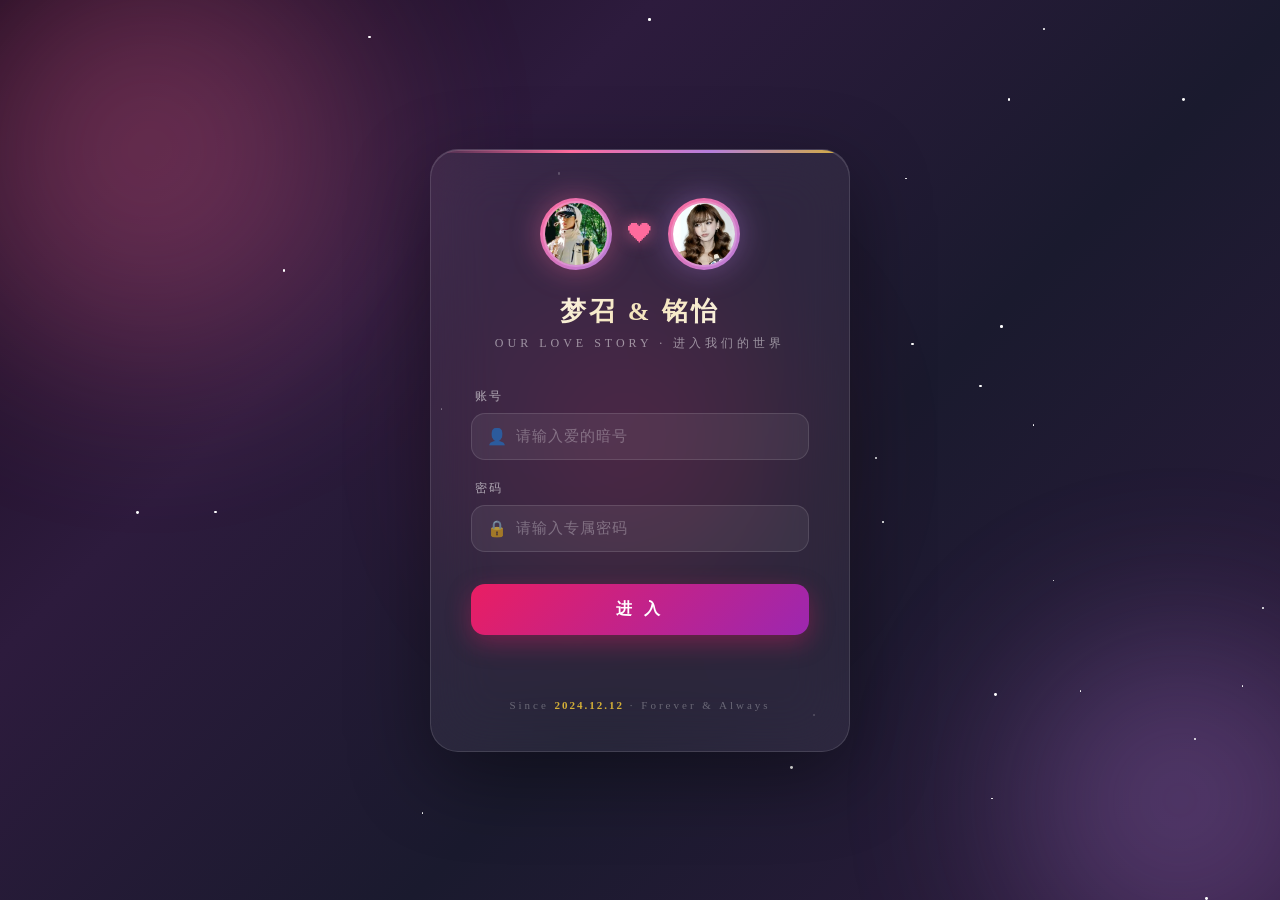
==== index.html @ 9d25c7c1 "fix: 修复手机聊天记录白屏与重复慢加载 微信改为 JSON 懒加载+加载动画；抖音移除 Google 字体；登录后预解密缓存；弹窗复用 iframe。  Co-authored-by: Curso" ====
<!DOCTYPE html>
<html lang="zh-CN">
<head>
<meta charset="UTF-8">
<meta name="viewport" content="width=device-width, initial-scale=1.0, viewport-fit=cover">
<meta name="theme-color" content="#FFF5F7">
<meta name="apple-mobile-web-app-capable" content="yes">
<title>梦召 & 铭怡 · 我们的时间记忆</title>
<style>
:root {
  --rose: #FF6B9D;
  --rose-deep: #E91E63;
  --rose-light: #FFE4EC;
  --lavender: #B57EDC;
  --lavender-deep: #9C27B0;
  --bg-grad: linear-gradient(135deg, #FFF0F5 0%, #F3E5F5 35%, #E8EAF6 70%, #FCE4EC 100%);
  --surface: rgba(255, 255, 255, 0.78);
  --surface-strong: rgba(255, 255, 255, 0.94);
  --ink: #4A3B52;
  --ink-soft: #7A6B7A;
  --muted: #B0A0B0;
  --border: rgba(255, 107, 157, 0.15);
  --shadow: 0 8px 32px rgba(233, 30, 99, 0.08);
  --shadow-hover: 0 12px 48px rgba(233, 30, 99, 0.15);
  --radius: 16px;
  --radius-lg: 24px;
}
* { margin: 0; padding: 0; box-sizing: border-box; }
body {
  font-family: 'Georgia', 'Noto Serif SC', 'Songti SC', 'Microsoft YaHei', serif;
  background: var(--bg-grad);
  background-attachment: scroll;
  color: var(--ink);
  line-height: 1.8;
  overflow-x: hidden;
}
@media (min-width: 900px) {
  body { background-attachment: fixed; }
}
.heart-bg { position: fixed; inset: 0; pointer-events: none; z-index: 0; overflow: hidden; }
.heart-bg span {
  position: absolute; bottom: -30px;
  font-size: 16px; opacity: 0;
  animation: floatUp linear infinite;
}
@keyframes floatUp {
  0% { transform: translateY(0) rotate(0deg); opacity: 0; }
  10% { opacity: 0.6; }
  90% { opacity: 0.3; }
  100% { transform: translateY(-110vh) rotate(360deg); opacity: 0; }
}
.navbar {
  position: fixed; top: 0; left: 0; right: 0;
  background: rgba(255, 245, 247, 0.88);
  backdrop-filter: blur(20px); -webkit-backdrop-filter: blur(20px);
  border-bottom: 1px solid var(--border);
  z-index: 1000; transition: all 0.3s;
}
.nav-inner {
  max-width: 1200px; margin: 0 auto;
  display: flex; align-items: center; justify-content: space-between;
  padding: 0 24px; height: 60px;
}
.nav-logo {
  font-size: 18px; font-weight: 700; color: var(--rose-deep);
  letter-spacing: 1px; text-decoration: none;
  display: flex; align-items: center; gap: 6px;
}
.nav-links { display: flex; gap: 2px; list-style: none; align-items: center; }
.nav-item { position: relative; }
.nav-link {
  display: flex; align-items: center; gap: 4px;
  padding: 8px 14px; font-size: 14px; color: var(--ink);
  text-decoration: none; border-radius: 8px; cursor: pointer;
  transition: all 0.2s; white-space: nowrap;
}
.nav-link:hover, .nav-item:hover .nav-link {
  background: rgba(255, 107, 157, 0.1); color: var(--rose-deep);
}
.nav-dropdown {
  position: absolute; top: 100%; left: 0;
  background: var(--surface-strong);
  backdrop-filter: blur(20px); -webkit-backdrop-filter: blur(20px);
  border-radius: 12px; box-shadow: var(--shadow);
  padding: 8px; min-width: 180px;
  opacity: 0; visibility: hidden; transform: translateY(8px);
  transition: all 0.2s;
}
.nav-item:hover .nav-dropdown { opacity: 1; visibility: visible; transform: translateY(0); }
.dropdown-link {
  display: block; padding: 8px 16px;
  font-size: 13px; color: var(--ink-soft);
  text-decoration: none; border-radius: 8px; cursor: pointer;
  transition: all 0.15s;
}
.dropdown-link:hover { background: rgba(255, 107, 157, 0.08); color: var(--rose-deep); }
.nav-mobile-toggle { display: none; font-size: 24px; cursor: pointer; background: none; border: none; color: var(--rose-deep); }
section { position: relative; z-index: 1; }
.container { max-width: 1000px; margin: 0 auto; padding: 0 24px; }
.hero {
  min-height: 100vh; display: flex; flex-direction: column;
  align-items: center; justify-content: center; text-align: center;
  padding: 80px 24px 40px; position: relative;
}
.hero-avatars { display: flex; align-items: center; gap: 24px; margin-bottom: 32px; }
.hero-avatar {
  width: 100px; height: 100px; border-radius: 50%;
  border: 4px solid rgba(255, 255, 255, 0.9);
  box-shadow: 0 8px 24px rgba(233, 30, 99, 0.15);
  object-fit: cover;
}
.hero-heart { font-size: 32px; animation: heartbeat 1.5s ease-in-out infinite; }
@keyframes heartbeat { 0%,100% { transform: scale(1); } 50% { transform: scale(1.2); } }
.hero-names {
  font-size: 44px; font-weight: 700;
  background: linear-gradient(135deg, var(--rose-deep), var(--lavender-deep));
  -webkit-background-clip: text; background-clip: text;
  -webkit-text-fill-color: transparent;
  margin-bottom: 8px; letter-spacing: 3px;
}
.hero-subtitle { font-size: 16px; color: var(--ink-soft); margin-bottom: 4px; letter-spacing: 2px; }
.hero-date { font-size: 15px; color: var(--muted); margin-bottom: 28px; }
.hero-counter {
  display: flex; gap: 14px; margin-bottom: 32px; flex-wrap: wrap; justify-content: center;
}
.counter-item {
  background: var(--surface); backdrop-filter: blur(12px); -webkit-backdrop-filter: blur(12px);
  border-radius: var(--radius); padding: 14px 22px;
  box-shadow: var(--shadow); text-align: center; min-width: 85px;
  border: 1px solid var(--border);
}
.counter-num {
  font-size: 30px; font-weight: 700; color: var(--rose-deep);
  font-variant-numeric: tabular-nums;
}
.counter-label { font-size: 12px; color: var(--muted); margin-top: 2px; }
.hero-quote {
  max-width: 620px; font-size: 16px; color: var(--ink-soft);
  font-style: italic; line-height: 2;
  padding: 20px 28px; border-left: 3px solid var(--rose);
  background: var(--surface); border-radius: 0 var(--radius) var(--radius) 0;
  box-shadow: var(--shadow);
}
.scroll-hint {
  position: absolute; bottom: 30px; left: 50%; transform: translateX(-50%);
  font-size: 13px; color: var(--muted);
  animation: bounce 2s infinite;
}
@keyframes bounce { 0%,100% { transform: translateX(-50%) translateY(0); } 50% { transform: translateX(-50%) translateY(8px); } }
.section-header { text-align: center; margin-bottom: 40px; padding-top: 80px; }
.section-tag {
  display: inline-block; font-size: 11px; letter-spacing: 4px;
  color: var(--rose); text-transform: uppercase; margin-bottom: 10px; font-weight: 600;
}
.section-title { font-size: 34px; font-weight: 700; color: var(--ink); margin-bottom: 8px; letter-spacing: 1px; }
.section-subtitle { font-size: 15px; color: var(--muted); }
.year-filter {
  display: flex; justify-content: center; gap: 8px; margin-bottom: 40px; flex-wrap: wrap;
}
.year-btn {
  padding: 8px 20px; border: 1px solid var(--border);
  background: var(--surface); border-radius: 20px;
  font-size: 14px; color: var(--ink-soft); cursor: pointer;
  transition: all 0.25s; font-family: inherit;
  backdrop-filter: blur(10px);
}
.year-btn:hover { border-color: var(--rose); color: var(--rose-deep); }
.year-btn.active {
  background: linear-gradient(135deg, var(--rose), var(--lavender));
  color: #fff; border-color: transparent;
  box-shadow: 0 4px 16px rgba(233, 30, 99, 0.25);
}
.timeline-section { padding: 20px 0 80px; }
.timeline { position: relative; max-width: 860px; margin: 0 auto; padding-left: 50px; }
.timeline::before {
  content: ''; position: absolute; left: 14px; top: 0; bottom: 0;
  width: 3px; background: linear-gradient(to bottom, var(--rose), var(--lavender), var(--rose), transparent);
  border-radius: 2px;
}
.year-divider { position: relative; margin: 40px 0 24px -50px; text-align: center; }
.year-divider span {
  display: inline-block;
  background: linear-gradient(135deg, var(--rose-deep), var(--lavender-deep));
  color: #fff; padding: 6px 28px; border-radius: 20px;
  font-size: 15px; font-weight: 700; letter-spacing: 2px;
  box-shadow: 0 4px 16px rgba(233, 30, 99, 0.2);
}
.timeline-item { position: relative; margin-bottom: 32px; }
.timeline-dot {
  position: absolute; left: -42px; top: 6px;
  width: 16px; height: 16px; border-radius: 50%;
  background: linear-gradient(135deg, var(--rose), var(--lavender));
  border: 3px solid #fff; box-shadow: 0 2px 8px rgba(233, 30, 99, 0.25);
  transition: all 0.3s;
}
.timeline-item:hover .timeline-dot { transform: scale(1.3); box-shadow: 0 4px 16px rgba(233, 30, 99, 0.4); }
.timeline-date {
  font-size: 13px; color: var(--rose-deep); font-weight: 600;
  margin-bottom: 4px; display: flex; align-items: center; gap: 8px;
}
.timeline-date .month-tag {
  background: var(--rose-light); color: var(--rose-deep);
  padding: 2px 10px; border-radius: 10px; font-size: 11px;
}
.timeline-content {
  background: var(--surface); backdrop-filter: blur(12px); -webkit-backdrop-filter: blur(12px);
  border-radius: var(--radius); padding: 18px 22px;
  box-shadow: var(--shadow); transition: all 0.3s;
  border: 1px solid var(--border);
}
.timeline-content:hover {
  box-shadow: var(--shadow-hover); transform: translateY(-2px);
  border-color: rgba(255, 107, 157, 0.3);
}
.timeline-title { font-size: 16px; font-weight: 600; color: var(--ink); margin-bottom: 6px; }
.timeline-desc { font-size: 14px; color: var(--ink-soft); line-height: 1.9; }
/* 时间线图片画廊 */
.timeline-gallery {
  display: grid; gap: 8px; margin-top: 14px;
  grid-template-columns: repeat(auto-fill, minmax(120px, 1fr));
}
.timeline-gallery.single { grid-template-columns: 1fr; max-width: 320px; }
.timeline-gallery.double { grid-template-columns: 1fr 1fr; max-width: 400px; }
.timeline-gallery.triple { grid-template-columns: repeat(3, 1fr); }
.timeline-img {
  width: 100%; aspect-ratio: 1; object-fit: cover;
  border-radius: 10px; cursor: pointer;
  transition: transform 0.2s, box-shadow 0.2s;
  border: 2px solid rgba(255,255,255,0.6);
  box-shadow: 0 2px 8px rgba(0,0,0,0.08);
  background: rgba(255, 107, 157, 0.06);
}
.timeline-img:hover {
  transform: scale(1.03);
  box-shadow: 0 4px 16px rgba(233, 30, 99, 0.2);
}
.timeline-item {
  content-visibility: auto;
  contain-intrinsic-size: auto 240px;
}
.timeline-img-count {
  font-size: 11px; color: var(--muted); margin-top: 6px;
  display: flex; align-items: center; gap: 4px;
}
.timeline-video-placeholder {
  display: flex; align-items: center; justify-content: center;
  min-height: 180px; cursor: pointer; color: #fff;
  background: linear-gradient(135deg, #3a2a40, #2a1a30);
  font-size: 14px;
}
.timeline-video-placeholder:hover { background: linear-gradient(135deg, #4a3a50, #3a2a40); }
@media (prefers-reduced-motion: reduce) {
  .heart-bg span, .hero-heart, .scroll-hint { animation: none !important; }
  .fade-in { opacity: 1; transform: none; transition: none; }
}
/* 时间线视频 */
.timeline-video-wrapper {
  margin-top: 16px;
  border-radius: 12px;
  overflow: hidden;
  background: #000;
  box-shadow: 0 4px 16px rgba(0,0,0,0.15);
  border: 2px solid rgba(255,255,255,0.6);
}
.timeline-video-label {
  background: linear-gradient(135deg, var(--rose), var(--lavender));
  color: #fff;
  font-size: 12px;
  font-weight: 600;
  padding: 6px 14px;
  display: flex;
  align-items: center;
  gap: 6px;
}
.timeline-video-container {
  position: relative;
  width: 100%;
  padding-bottom: 56.25%;
  height: 0;
  overflow: hidden;
}
.timeline-bilibili {
  position: absolute;
  top: 0; left: 0;
  width: 100%;
  height: 100%;
  border: none;
}
.stats-grid {
  display: grid; grid-template-columns: repeat(auto-fit, minmax(150px, 1fr));
  gap: 16px; margin: 32px 0;
}
.stat-card {
  background: var(--surface); backdrop-filter: blur(12px); -webkit-backdrop-filter: blur(12px);
  border-radius: var(--radius); padding: 24px 20px; text-align: center;
  box-shadow: var(--shadow); border: 1px solid var(--border);
  transition: all 0.3s;
}
.stat-card:hover { transform: translateY(-3px); box-shadow: var(--shadow-hover); }
.stat-num {
  font-size: 34px; font-weight: 700;
  background: linear-gradient(135deg, var(--rose-deep), var(--lavender-deep));
  -webkit-background-clip: text; background-clip: text;
  -webkit-text-fill-color: transparent;
}
.stat-label { font-size: 13px; color: var(--muted); margin-top: 6px; }
.card-grid {
  display: grid; grid-template-columns: repeat(auto-fit, minmax(260px, 1fr));
  gap: 20px; margin: 32px 0;
}
.card {
  background: var(--surface); backdrop-filter: blur(12px); -webkit-backdrop-filter: blur(12px);
  border-radius: var(--radius-lg); padding: 28px;
  box-shadow: var(--shadow); transition: all 0.3s;
  cursor: pointer; border: 1px solid var(--border);
}
.card:hover { box-shadow: var(--shadow-hover); transform: translateY(-4px); }
.card-icon { font-size: 36px; margin-bottom: 16px; }
.card-title { font-size: 18px; font-weight: 600; color: var(--ink); margin-bottom: 8px; }
.card-desc { font-size: 14px; color: var(--ink-soft); margin-bottom: 16px; line-height: 1.7; }
.card-btn {
  display: inline-flex; align-items: center; gap: 6px;
  font-size: 13px; color: var(--rose-deep);
  text-decoration: none; font-weight: 600;
}
.card-btn::after { content: '→'; transition: transform 0.2s; }
.card:hover .card-btn::after { transform: translateX(4px); }
.memory-grid {
  display: grid; grid-template-columns: repeat(auto-fit, minmax(220px, 1fr));
  gap: 16px; margin: 32px 0;
}
.memory-card {
  background: var(--surface); backdrop-filter: blur(12px); -webkit-backdrop-filter: blur(12px);
  border-radius: var(--radius); padding: 22px;
  box-shadow: var(--shadow); border: 1px solid var(--border);
  transition: all 0.3s;
}
.memory-card:hover { transform: translateY(-3px); box-shadow: var(--shadow-hover); }
.memory-emoji { font-size: 30px; margin-bottom: 10px; }
.memory-title { font-size: 15px; font-weight: 600; color: var(--ink); margin-bottom: 4px; }
.memory-desc { font-size: 13px; color: var(--ink-soft); line-height: 1.6; }
.letter-section { padding: 40px 0 60px; }
.letter {
  max-width: 680px; margin: 0 auto 40px;
  background: #FFF9FA; border-radius: var(--radius-lg);
  padding: 44px; box-shadow: var(--shadow);
  border: 1px solid var(--border); position: relative;
}
.letter::before {
  content: ''; position: absolute; top: 0; left: 0; right: 0; height: 4px;
  background: linear-gradient(90deg, var(--rose), var(--lavender));
  border-radius: var(--radius-lg) var(--radius-lg) 0 0;
}
.letter-date { font-size: 13px; color: var(--rose); margin-bottom: 16px; font-style: italic; }
.letter-title { font-size: 22px; font-weight: 700; color: var(--ink); margin-bottom: 24px; }
.letter-body { font-size: 15px; color: var(--ink-soft); line-height: 2.1; white-space: pre-wrap; }
.letter-signature { margin-top: 28px; font-size: 14px; color: var(--rose); text-align: right; font-style: italic; }
.modal-overlay {
  position: fixed; inset: 0; background: rgba(0, 0, 0, 0.5);
  backdrop-filter: blur(4px); -webkit-backdrop-filter: blur(4px);
  z-index: 2000; display: none;
  align-items: center; justify-content: center; padding: 40px;
}
.modal-overlay.active { display: flex; }
.modal {
  background: #fff; border-radius: var(--radius-lg);
  width: 100%; max-width: 1100px; height: 85vh;
  display: flex; flex-direction: column; overflow: hidden;
  box-shadow: 0 24px 80px rgba(0,0,0,0.2);
}
.modal-header {
  display: flex; align-items: center; justify-content: space-between;
  padding: 12px 20px; border-bottom: 1px solid #eee;
  background: #FFF5F7;
}
.modal-title { font-size: 15px; font-weight: 600; color: var(--ink); }
.modal-close, .modal-open-tab {
  width: 32px; height: 32px; border: none; background: none;
  font-size: 18px; cursor: pointer; color: var(--muted);
  border-radius: 50%; display: flex; align-items: center; justify-content: center;
  transition: all 0.2s;
}
.modal-close:hover, .modal-open-tab:hover { background: rgba(255, 107, 157, 0.1); color: var(--rose-deep); }
.modal-body { flex: 1; overflow: hidden; min-height: 0; -webkit-overflow-scrolling: touch; position: relative; }
.modal-body iframe { width: 100%; height: 100%; border: none; display: block; background: #f5f5f5; }
.modal-loading {
  position: absolute; inset: 0; z-index: 2;
  display: none; align-items: center; justify-content: center; flex-direction: column;
  background: #f5f5f5; color: #888; font-size: 14px; gap: 12px;
}
.modal-loading.show { display: flex; }
.modal-spinner {
  width: 40px; height: 40px; border: 3px solid #eee;
  border-top-color: var(--rose-deep); border-radius: 50%;
  animation: modalSpin .75s linear infinite;
}
@keyframes modalSpin { to { transform: rotate(360deg); } }
/* 图片灯箱 */
.lightbox {
  position: fixed; inset: 0; background: rgba(0,0,0,0.92);
  z-index: 3000; display: none;
  align-items: center; justify-content: center;
  cursor: zoom-out;
}
.lightbox.active { display: flex; }
.lightbox img {
  max-width: 90vw; max-height: 90vh;
  border-radius: 8px; box-shadow: 0 8px 40px rgba(0,0,0,0.5);
  object-fit: contain;
}
.lightbox-close {
  position: absolute; top: 20px; right: 24px;
  color: #fff; font-size: 32px; cursor: pointer;
  background: none; border: none; opacity: 0.8;
  transition: opacity 0.2s;
}
.lightbox-close:hover { opacity: 1; }
.lightbox-nav {
  position: absolute; top: 50%; transform: translateY(-50%);
  color: #fff; font-size: 36px; cursor: pointer;
  background: rgba(255,255,255,0.1); border: none;
  width: 50px; height: 50px; border-radius: 50%;
  display: flex; align-items: center; justify-content: center;
  transition: background 0.2s;
}
.lightbox-nav:hover { background: rgba(255,255,255,0.25); }
.lightbox-prev { left: 24px; }
.lightbox-next { right: 24px; }
.lightbox-counter {
  position: absolute; bottom: 24px; left: 50%; transform: translateX(-50%);
  color: #fff; font-size: 14px; opacity: 0.8;
}
.footer {
  text-align: center; padding: 48px 24px 32px;
  color: var(--muted); font-size: 13px;
  border-top: 1px solid var(--border);
  margin-top: 40px;
}
.footer-heart { color: var(--rose); }
.fade-in { opacity: 0; transform: translateY(30px); transition: all 0.6s ease-out; }
.fade-in.visible { opacity: 1; transform: translateY(0); }
.back-top {
  position: fixed; bottom: 30px; right: 30px;
  width: 44px; height: 44px; border-radius: 50%;
  background: linear-gradient(135deg, var(--rose), var(--lavender));
  color: #fff; border: none; cursor: pointer;
  font-size: 18px; box-shadow: 0 4px 16px rgba(233, 30, 99, 0.3);
  opacity: 0; visibility: hidden; transition: all 0.3s;
  z-index: 999;
}
.back-top.show { opacity: 1; visibility: visible; }
.back-top:hover { transform: translateY(-3px); box-shadow: 0 6px 20px rgba(233, 30, 99, 0.4); }
@media (max-width: 768px) {
  .nav-links { display: none; }
  .nav-mobile-toggle { display: block; }
  .nav-links.mobile-open {
    display: flex; flex-direction: column; position: absolute;
    top: 60px; left: 0; right: 0; background: var(--surface-strong);
    padding: 16px; gap: 4px; box-shadow: var(--shadow);
  }
  .nav-dropdown { position: static; opacity: 1; visibility: visible; transform: none; box-shadow: none; padding: 0 0 0 16px; }
  .hero-names { font-size: 30px; letter-spacing: 1px; }
  .hero-avatar { width: 72px; height: 72px; }
  .counter-num { font-size: 24px; }
  .counter-item { padding: 10px 16px; min-width: 70px; }
  .section-title { font-size: 26px; }
  .letter { padding: 28px 20px; }
  .modal { height: 90vh; }
  .timeline { padding-left: 36px; }
  .timeline-dot { left: -30px; }
  .timeline::before { left: 10px; }
  .year-divider { margin-left: -36px; }
  .timeline-gallery { grid-template-columns: repeat(auto-fill, minmax(90px, 1fr)); }
}
</style>
<link rel="stylesheet" href="js/mobile.css">
</head>
<body>
<script>
// 登录 / 解密密钥校验
(function() {
  if (!sessionStorage.getItem('love_aes_key')) {
    window.location.replace('login.html');
  }
})();
</script>

<div class="heart-bg" id="heartBg"></div>

<nav class="navbar">
  <div class="nav-inner">
    <a href="#hero" class="nav-logo">❤ 梦召 & 铭怡</a>
    <button class="nav-mobile-toggle" onclick="toggleMobileNav()">☰</button>
    <ul class="nav-links" id="navLinks">
      <li class="nav-item"><a class="nav-link" href="#hero">首页</a></li>
      <li class="nav-item"><a class="nav-link" href="#timeline">时间记忆</a></li>
      <li class="nav-item"><a class="nav-link" href="#memories">美好回忆</a></li>
      <li class="nav-item">
        <a class="nav-link">聊天记录 ▾</a>
        <div class="nav-dropdown">
          <a class="dropdown-link" onclick="openTab('微信聊天记录导出/高铭怡聊天记录.html')">微信聊天记录</a>
          <a class="dropdown-link" onclick="openTab('抖音聊天记录导出/抖音聊天记录.html')">抖音聊天记录</a>
        </div>
      </li>
      <li class="nav-item">
        <a class="nav-link">数据分析 ▾</a>
        <div class="nav-dropdown">
          <a class="dropdown-link" onclick="openModal('微信聊天记录导出/微信聊天频率分析报告.html','微信频率分析')">微信频率分析</a>
          <a class="dropdown-link" onclick="openModal('抖音聊天记录导出/聊天频率分析报告.html','抖音频率分析')">抖音频率分析</a>
          <a class="dropdown-link" onclick="openModal('性格分析报告/性格分析报告.html','性格分析报告')">性格分析</a>
        </div>
      </li>
      <li class="nav-item"><a class="nav-link" onclick="openModal('AI智能体/AI智能体.html','AI智能体')">AI智能体</a></li>
      <li class="nav-item"><a class="nav-link" href="#letters">写给你的信</a></li>
      <li class="nav-item"><a class="nav-link" href="#" onclick="LoveCrypto.clearSession();location.href='login.html';return false;">退出</a></li>
    </ul>
  </div>
</nav>

<section class="hero" id="hero">
  <div class="hero-avatars">
    <img class="hero-avatar" src="avatar_boy.jpg" alt="黄梦召" onerror="this.style.display='none'">
    <span class="hero-heart">❤</span>
    <img class="hero-avatar" src="avatar_girl.jpg" alt="高铭怡" onerror="this.style.display='none'">
  </div>
  <h1 class="hero-names">黄梦召 & 高铭怡</h1>
  <p class="hero-subtitle">我 们 的 时 间 记 忆</p>
  <p class="hero-date">2024年12月12日 · 在一起的日子 · 未完待续</p>
  <div class="hero-counter" id="counter">
    <div class="counter-item"><div class="counter-num" id="d-days">0</div><div class="counter-label">天</div></div>
    <div class="counter-item"><div class="counter-num" id="d-hours">0</div><div class="counter-label">小时</div></div>
    <div class="counter-item"><div class="counter-num" id="d-mins">0</div><div class="counter-label">分钟</div></div>
    <div class="counter-item"><div class="counter-num" id="d-secs">0</div><div class="counter-label">秒</div></div>
  </div>
  <div class="hero-quote" id="heroQuote">正在解密我们的故事…</div>
  <div class="scroll-hint">向下滚动，开启我们的故事 ↓</div>
</section>

<section id="love-data" style="padding: 20px 0 40px;">
  <div class="container">
    <div class="stats-grid">
      <div class="stat-card fade-in"><div class="stat-num" id="stat-days">0</div><div class="stat-label">在一起的天数</div></div>
      <div class="stat-card fade-in"><div class="stat-num">89</div><div class="stat-label">时间记忆事件</div></div>
      <div class="stat-card fade-in"><div class="stat-num">173</div><div class="stat-label">珍藏的照片</div></div>
      <div class="stat-card fade-in"><div class="stat-num">4</div><div class="stat-label">珍贵视频回忆</div></div>
      <div class="stat-card fade-in"><div class="stat-num">82,010</div><div class="stat-label">双平台聊天消息</div></div>
      <div class="stat-card fade-in"><div class="stat-num">∞</div><div class="stat-label">永远的记忆</div></div>
    </div>
  </div>
</section>

<section class="timeline-section" id="timeline">
  <div class="container">
    <div class="section-header fade-in">
      <span class="section-tag">OUR TIMELINE</span>
      <h2 class="section-title">时间记忆</h2>
      <p class="section-subtitle">从2024年11月到2026年7月，每一个值得铭记的瞬间</p>
    </div>
    <div class="year-filter" id="yearFilter">
      <button class="year-btn active" onclick="filterYear('all',this)">全部</button>
      <button class="year-btn" onclick="filterYear('2024',this)">2024年</button>
      <button class="year-btn" onclick="filterYear('2025',this)">2025年</button>
      <button class="year-btn" onclick="filterYear('2026',this)">2026年</button>
    </div>
    <div class="timeline" id="timelineContainer"></div>
  </div>
</section>

<section id="memories" style="padding: 40px 0 60px;">
  <div class="container">
    <div class="section-header fade-in">
      <span class="section-tag">BEAUTIFUL MEMORIES</span>
      <h2 class="section-title">美好回忆</h2>
      <p class="section-subtitle">那些一起走过的路，吃过的饭，去过的地方</p>
    </div>
    <div class="memory-grid" id="memoryGrid"></div>
  </div>
</section>

<section id="chat-records" style="padding: 40px 0 60px;">
  <div class="container">
    <div class="section-header fade-in">
      <span class="section-tag">CHAT & ANALYSIS</span>
      <h2 class="section-title">聊天记录与分析</h2>
      <p class="section-subtitle">82,010条消息，用数据读懂我们的故事</p>
    </div>
    <div class="card-grid">
      <div class="card fade-in" onclick="openTab('微信聊天记录导出/高铭怡聊天记录.html')">
        <div class="card-icon">💬</div>
        <div class="card-title">微信聊天记录</div>
        <div class="card-desc">34,660条微信消息，从最初的热烈到后来的沉默，每一条都是我们共同的记忆。</div>
        <a class="card-btn">查看记录</a>
      </div>
      <div class="card fade-in" onclick="openTab('抖音聊天记录导出/抖音聊天记录.html')">
        <div class="card-icon">📱</div>
        <div class="card-title">抖音聊天记录</div>
        <div class="card-desc">47,350条抖音消息，那些在短视频之外的私语，记录着另一个平台的我们。</div>
        <a class="card-btn">查看记录</a>
      </div>
      <div class="card fade-in" onclick="openModal('微信聊天记录导出/微信聊天频率分析报告.html','微信频率分析')">
        <div class="card-icon">📊</div>
        <div class="card-title">微信频率分析</div>
        <div class="card-desc">统计微信聊天频率、时间分布、消息占比，看看谁更主动，谁话更多。</div>
        <a class="card-btn">查看报告</a>
      </div>
      <div class="card fade-in" onclick="openModal('抖音聊天记录导出/聊天频率分析报告.html','抖音频率分析')">
        <div class="card-icon">📈</div>
        <div class="card-title">抖音频率分析</div>
        <div class="card-desc">抖音聊天频率分析，包含消息统计、活跃时段、双方对比等维度。</div>
        <a class="card-btn">查看报告</a>
      </div>
      <div class="card fade-in" onclick="openModal('性格分析报告/性格分析报告.html','性格分析报告')">
        <div class="card-icon">🧠</div>
        <div class="card-title">性格分析报告</div>
        <div class="card-desc">基于82,010条聊天记录，深度分析两人的性格特征与沟通模式。</div>
        <a class="card-btn">查看报告</a>
      </div>
      <div class="card fade-in" onclick="openModal('AI智能体/AI智能体.html','AI智能体')">
        <div class="card-icon">🤖</div>
        <div class="card-title">AI智能体</div>
        <div class="card-desc">基于真实聊天记录训练的AI智能体，模拟两人的性格与回复风格。</div>
        <a class="card-btn">开始对话</a>
      </div>
    </div>
  </div>
</section>

<section class="letter-section" id="letters">
  <div class="container">
    <div class="section-header fade-in">
      <span class="section-tag">LETTERS TO YOU</span>
      <h2 class="section-title">写给你的信</h2>
      <p class="section-subtitle">那些深夜里写下的文字，每一字都是真心</p>
    </div>
        <div id="lettersMount"><p style="text-align:center;color:var(--muted);">信件解密中…</p></div>
  </div>
</section>

<footer class="footer">
  <p>黄梦召 & 高铭怡 · 2024.12.12 — 永远</p>
  <p style="margin-top:8px;">这份记忆用 <span class="footer-heart">❤</span> 保存 · 即使分开，回忆依然温暖</p>
  <p style="margin-top:8px; font-size:12px; color:var(--muted);">本网站基于82,010条真实聊天记录、101件时间记忆、173张照片构建</p>
</footer>

<button class="back-top" id="backTop" onclick="window.scrollTo({top:0,behavior:'smooth'})">↑</button>

<!-- 内嵌弹窗 -->
<div class="modal-overlay" id="modalOverlay" onclick="closeModal(event)">
  <div class="modal" onclick="event.stopPropagation()">
    <div class="modal-header">
      <span class="modal-title" id="modalTitle">标题</span>
      <div style="display:flex;gap:8px;align-items:center;">
        <button class="modal-open-tab" onclick="openModalInTab()" title="在新标签页中打开">↗</button>
        <button class="modal-close" onclick="closeModal()">✕</button>
      </div>
    </div>
    <div class="modal-body">
      <div class="modal-loading" id="modalLoading"><div class="modal-spinner"></div><span id="modalLoadingText">正在加载…</span></div>
      <iframe id="modalFrame" src="about:blank" title="内容预览" allow="fullscreen"></iframe>
    </div>
  </div>
</div>

<!-- 图片灯箱 -->
<div class="lightbox" id="lightbox" onclick="closeLightbox()">
  <button class="lightbox-close" onclick="closeLightbox()">✕</button>
  <button class="lightbox-nav lightbox-prev" onclick="event.stopPropagation();navLightbox(-1)">‹</button>
  <img id="lightboxImg" src="" alt="">
  <button class="lightbox-nav lightbox-next" onclick="event.stopPropagation();navLightbox(1)">›</button>
  <div class="lightbox-counter" id="lightboxCounter"></div>
</div>

<script src="js/loader.js"></script>
<script src="js/crypto-app.js"></script>
<script>
// ============ 图片映射（日期 -> 图片路径数组） ============
let imageMap = {};

// ============ 视频映射（B站嵌入） ============
let videoMap = {};

// ============ 时间线数据 ============
let timelineData = [];

// ============ 美好回忆数据 ============
let memoryData = [];

// ============ 灯箱状态 ============
let lightboxImages = [];
let lightboxIndex = 0;

function openLightbox(images, index) {
  lightboxImages = images;
  lightboxIndex = index;
  updateLightbox();
  document.getElementById('lightbox').classList.add('active');
  document.body.style.overflow = 'hidden';
}
function updateLightbox() {
  document.getElementById('lightboxImg').src = lightboxImages[lightboxIndex];
  document.getElementById('lightboxCounter').textContent = (lightboxIndex + 1) + ' / ' + lightboxImages.length;
}
function closeLightbox() {
  document.getElementById('lightbox').classList.remove('active');
  document.body.style.overflow = '';
}
function navLightbox(dir) {
  lightboxIndex = (lightboxIndex + dir + lightboxImages.length) % lightboxImages.length;
  updateLightbox();
}
document.addEventListener('keydown', function(e) {
  if (!document.getElementById('lightbox').classList.contains('active')) return;
  if (e.key === 'Escape') closeLightbox();
  if (e.key === 'ArrowLeft') navLightbox(-1);
  if (e.key === 'ArrowRight') navLightbox(1);
});

function loadBilibili(el, bvid) {
  const wrap = el.parentElement;
  wrap.innerHTML = `<iframe src="https://player.bilibili.com/player.html?bvid=${bvid}&page=1&autoplay=0&danmaku=0&high_quality=1"
    scrolling="no" border="0" frameborder="no" framespacing="0"
    allowfullscreen="true" sandbox="allow-scripts allow-same-origin allow-popups allow-popups-to-escape-sandbox"
    class="timeline-bilibili" loading="lazy"></iframe>`;
}

function onLoadProgress(pct, stage, detail) {
  if (window.LoveLoader) LoveLoader.set(pct, stage, detail);
}

// ============ 渲染时间线 ============
function renderTimeline(filter = 'all') {
  const container = document.getElementById('timelineContainer');
  const frag = document.createDocumentFragment();
  let currentYear = '';

  timelineData.forEach((item) => {
    if (filter !== 'all' && item.year !== filter) return;

    if (item.year !== currentYear) {
      currentYear = item.year;
      const divider = document.createElement('div');
      divider.className = 'year-divider fade-in';
      divider.innerHTML = `<span>${currentYear}年</span>`;
      frag.appendChild(divider);
    }

    const div = document.createElement('div');
    div.className = 'timeline-item fade-in';

    const imgs = imageMap[item.date] || [];
    let galleryHtml = '';
    if (imgs.length > 0) {
      let cls = '';
      if (imgs.length === 1) cls = 'single';
      else if (imgs.length === 2) cls = 'double';
      else if (imgs.length === 3) cls = 'triple';

      const imgsHtml = imgs.map((src, i) =>
        `<img class="timeline-img" src="${src}" alt="" loading="lazy" decoding="async" onclick="openLightbox(${JSON.stringify(imgs).replace(/"/g,'&quot;')},${i})" onerror="this.style.display='none'">`
      ).join('');

      galleryHtml = `<div class="timeline-gallery ${cls}">${imgsHtml}</div>
        <div class="timeline-img-count">📷 ${imgs.length}张照片 · 点击放大查看</div>`;
    }

    const videos = videoMap[item.date] || [];
    let videoHtml = '';
    if (videos.length > 0) {
      videoHtml = videos.map(v => `
        <div class="timeline-video-wrapper">
          <div class="timeline-video-label">🎬 ${v.title} · 珍贵视频回忆</div>
          <div class="timeline-video-container">
            <div class="timeline-video-placeholder" onclick="loadBilibili(this,'${v.bvid}')">▶ 点击加载视频</div>
          </div>
        </div>
      `).join('');
    }

    div.innerHTML = `
      <div class="timeline-dot"></div>
      <div class="timeline-date">
        <span class="month-tag">${item.month}月</span>
        ${item.date}
      </div>
      <div class="timeline-content">
        <div class="timeline-title">${item.title}</div>
        <div class="timeline-desc">${item.desc}</div>
        ${galleryHtml}
        ${videoHtml}
      </div>
    `;
    frag.appendChild(div);
  });

  container.innerHTML = '';
  container.appendChild(frag);

  requestAnimationFrame(() => {
    container.querySelectorAll('.fade-in').forEach(el => observer.observe(el));
  });
}

// ============ 渲染美好回忆 ============
function renderMemories() {
  const grid = document.getElementById('memoryGrid');
  grid.innerHTML = '';
  const frag = document.createDocumentFragment();
  memoryData.forEach(item => {
    const div = document.createElement('div');
    div.className = 'memory-card fade-in';
    div.innerHTML = `
      <div class="memory-emoji">${item.emoji}</div>
      <div class="memory-title">${item.title}</div>
      <div class="memory-desc">${item.desc}</div>
    `;
    frag.appendChild(div);
  });
  grid.appendChild(frag);
}

// ============ 年份筛选 ============
function filterYear(year, btn) {
  document.querySelectorAll('.year-btn').forEach(b => b.classList.remove('active'));
  btn.classList.add('active');
  renderTimeline(year);
}

// ============ 计数器 ============
const startDate = new Date('2024-12-12T00:00:00');
function updateCounter() {
  const now = new Date();
  const diff = now - startDate;
  const days = Math.floor(diff / 86400000);
  document.getElementById('d-days').textContent = days;
  document.getElementById('d-hours').textContent = Math.floor((diff % 86400000) / 3600000);
  document.getElementById('d-mins').textContent = Math.floor((diff % 3600000) / 60000);
  document.getElementById('d-secs').textContent = Math.floor((diff % 60000) / 1000);
  // 同步统计卡片的天数
  const statDays = document.getElementById('stat-days');
  if (statDays) statDays.textContent = days;
}
updateCounter();
setInterval(updateCounter, 1000);

// ============ 飘心（减少数量，降低滚动时卡顿） ============
const heartEmojis = ['❤', '💕', '💗', '💖', '✨'];
const heartBg = document.getElementById('heartBg');
const heartCount = window.matchMedia('(prefers-reduced-motion: reduce)').matches ? 0 : 8;
for (let i = 0; i < heartCount; i++) {
  const span = document.createElement('span');
  span.textContent = heartEmojis[Math.floor(Math.random() * heartEmojis.length)];
  span.style.left = Math.random() * 100 + '%';
  span.style.fontSize = (12 + Math.random() * 14) + 'px';
  span.style.animationDuration = (10 + Math.random() * 12) + 's';
  span.style.animationDelay = (Math.random() * 10) + 's';
  heartBg.appendChild(span);
}

// ============ Modal (decrypt on demand) ============
let currentModalPath = '';
let currentModalBlob = null;
let modalLoadToken = 0;

function showModalLoading(text) {
  var el = document.getElementById('modalLoading');
  var t = document.getElementById('modalLoadingText');
  if (t && text) t.textContent = text;
  if (el) el.classList.add('show');
}
function hideModalLoading() {
  var el = document.getElementById('modalLoading');
  if (el) el.classList.remove('show');
}

async function openModal(path, title) {
  var samePath = currentModalPath === path && currentModalBlob;
  currentModalPath = path;
  title = title || (LoveCrypto.TITLE_MAP && LoveCrypto.TITLE_MAP[path]) || '内容';
  document.getElementById('modalTitle').textContent = title;
  document.getElementById('modalOverlay').classList.add('active');
  document.body.style.overflow = 'hidden';
  const frame = document.getElementById('modalFrame');
  var token = ++modalLoadToken;

  if (samePath && frame.src === currentModalBlob) {
    hideModalLoading();
    return;
  }

  showModalLoading('正在解密…');
  LoveLoader.show(title || '解密加载');
  try {
    const opened = await LoveCrypto.openDecryptedHtml(path, {
      target: 'modal',
      title: title,
      onProgress: onLoadProgress,
    });
    if (!opened || !opened.url || token !== modalLoadToken) return;
    currentModalBlob = opened.url;
    showModalLoading(LoveCrypto.hasCachedHtml && LoveCrypto.hasCachedHtml(path) ? '正在打开（已缓存）…' : '正在渲染页面…');

    await new Promise(function(resolve, reject) {
      var done = false;
      function finish(ok) {
        if (done || token !== modalLoadToken) return;
        done = true;
        frame.onload = frame.onerror = null;
        ok ? resolve() : reject(new Error('页面加载失败'));
      }
      frame.onload = function() { finish(true); };
      frame.onerror = function() { finish(false); };
      frame.src = opened.url;
      setTimeout(function() { finish(true); }, 12000);
    });

    hideModalLoading();
    LoveLoader.hide();
  } catch (err) {
    hideModalLoading();
    LoveLoader.fail((err && err.message) ? err.message : '解密失败');
    if (err && (err.code === 'DECRYPT_FAILED' || (err.message && err.message.indexOf('重新登录') >= 0))) {
      LoveCrypto.clearSession();
      setTimeout(function () { location.replace('login.html'); }, 900);
    } else {
      closeModal();
    }
  }
}

async function openTab(path) {
  var title = (LoveCrypto.TITLE_MAP && LoveCrypto.TITLE_MAP[path]) || '聊天记录';
  if (LoveCrypto.isMobileDevice && LoveCrypto.isMobileDevice()) {
    return openModal(path, title);
  }
  LoveLoader.show('解密聊天记录');
  try {
    const opened = await LoveCrypto.openDecryptedHtml(path, {
      target: 'tab',
      title: title,
      onProgress: onLoadProgress,
    });
    LoveLoader.hide();
    if (opened && opened.popupBlocked) {
      await openModal(path, title);
    }
  } catch (err) {
    LoveLoader.fail((err && err.message) ? err.message : '解密失败');
    if (err && (err.code === 'DECRYPT_FAILED' || (err.message && err.message.indexOf('重新登录') >= 0))) {
      LoveCrypto.clearSession();
      setTimeout(function () { location.replace('login.html'); }, 900);
    }
  }
}
function openModalInTab() {
  if (!currentModalPath) return;
  LoveCrypto.openDecryptedHtml(currentModalPath, { target: 'tab', title: document.getElementById('modalTitle').textContent })
    .then(function (opened) {
      if (opened && opened.popupBlocked) {
        alert('浏览器拦截了新标签页，请继续在当前弹窗中查看');
      }
    });
}
function closeModal(e) {
  if (e && e.target !== document.getElementById('modalOverlay')) return;
  modalLoadToken++;
  document.getElementById('modalOverlay').classList.remove('active');
  hideModalLoading();
  document.body.style.overflow = '';
}

// ============ 移动端导航 ============
function toggleMobileNav() {
  document.getElementById('navLinks').classList.toggle('mobile-open');
}
function closeMobileNav() {
  document.getElementById('navLinks').classList.remove('mobile-open');
}
document.querySelectorAll('.dropdown-link, .nav-link[onclick]').forEach(function(el) {
  el.addEventListener('click', closeMobileNav);
});

// ============ 平滑滚动 ============
document.querySelectorAll('a[href^="#"]').forEach(a => {
  a.addEventListener('click', function(e) {
    const target = document.querySelector(this.getAttribute('href'));
    if (target) {
      e.preventDefault();
      target.scrollIntoView({ behavior: 'smooth' });
      document.getElementById('navLinks').classList.remove('mobile-open');
    }
  });
});

// ============ 滚动动画 ============
const observer = new IntersectionObserver(function(entries) {
  entries.forEach(entry => {
    if (entry.isIntersecting) entry.target.classList.add('visible');
  });
}, { threshold: 0.08 });

// ============ 返回顶部（节流） ============
let scrollTicking = false;
window.addEventListener('scroll', function() {
  if (scrollTicking) return;
  scrollTicking = true;
  requestAnimationFrame(function() {
    const btn = document.getElementById('backTop');
    if (window.scrollY > 500) btn.classList.add('show');
    else btn.classList.remove('show');
    scrollTicking = false;
  });
}, { passive: true });

// ============ ESC关闭弹窗 ============
document.addEventListener('keydown', function(e) {
  if (e.key === 'Escape') closeModal();
});

// ============ 初始化（解密后渲染） ============
async function bootEncryptedContent() {
  LoveLoader.show('我们的时间记忆');
  try {
    await LoveCrypto.ensureSessionValid();
    const key = await LoveCrypto.getSessionKey();
    if (!key) {
      location.replace('login.html');
      return;
    }
    const content = await LoveCrypto.loadSiteContent(key, onLoadProgress);
    LoveLoader.set(92, '渲染页面', '铺陈时间线');
    imageMap = content.imageMap || {};
    videoMap = content.videoMap || {};
    timelineData = content.timelineData || [];
    memoryData = content.memoryData || [];
    const hq = document.getElementById('heroQuote');
    if (hq && content.heroQuote) hq.innerHTML = content.heroQuote;
    const lm = document.getElementById('lettersMount');
    if (lm && content.letterHtml) lm.innerHTML = content.letterHtml;
    renderTimeline();
    renderMemories();
    document.querySelectorAll('.fade-in').forEach(el => observer.observe(el));
    LoveLoader.hide(280);
  } catch (err) {
    console.error(err);
    LoveLoader.fail('内容解密失败，请重新登录');
    setTimeout(function () {
      LoveCrypto.clearSession();
      location.replace('login.html');
    }, 900);
  }
}
bootEncryptedContent();
</script>
</body>
</html>
---- js/mobile.css ----
/* Our Memory — 移动端适配 */
html {
  -webkit-text-size-adjust: 100%;
  text-size-adjust: 100%;
}

/* ========== 导航栏 ========== */
@media (max-width: 768px) {
  .nav-inner {
    position: relative;
    padding: 0 16px;
    height: 56px;
    min-height: 56px;
    padding-top: env(safe-area-inset-top, 0px);
  }

  .nav-logo {
    font-size: 16px;
    max-width: calc(100% - 52px);
    overflow: hidden;
    text-overflow: ellipsis;
    white-space: nowrap;
  }

  .nav-mobile-toggle {
    display: flex !important;
    align-items: center;
    justify-content: center;
    margin-left: auto;
    min-width: 44px;
    min-height: 44px;
    flex-shrink: 0;
    -webkit-tap-highlight-color: transparent;
  }

  .nav-links {
    display: none;
  }

  .nav-links.mobile-open {
    display: flex;
    flex-direction: column;
    position: absolute;
    top: 100%;
    left: 0;
    right: 0;
    background: var(--surface-strong);
    padding: 12px 16px 16px;
    gap: 2px;
    box-shadow: var(--shadow);
    z-index: 1001;
    max-height: calc(100dvh - 56px - env(safe-area-inset-top, 0px));
    overflow-y: auto;
    -webkit-overflow-scrolling: touch;
    border-bottom: 1px solid var(--border);
  }

  .nav-link {
    padding: 12px 14px;
    font-size: 15px;
    min-height: 44px;
  }

  .nav-dropdown {
    position: static;
    opacity: 1;
    visibility: visible;
    transform: none;
    box-shadow: none;
    padding: 0 0 4px 12px;
    min-width: 0;
  }

  .dropdown-link {
    padding: 10px 14px;
    font-size: 14px;
    min-height: 40px;
  }
}

/* ========== 首页 Hero ========== */
@media (max-width: 768px) {
  .hero {
    min-height: 100dvh;
    min-height: -webkit-fill-available;
    padding: calc(68px + env(safe-area-inset-top, 0px)) 16px 36px;
  }

  .hero-avatars {
    gap: 16px;
    margin-bottom: 24px;
  }

  .hero-names {
    font-size: 28px;
    letter-spacing: 1px;
    word-break: keep-all;
  }

  .hero-subtitle {
    font-size: 14px;
    letter-spacing: 0.5px;
  }

  .hero-date {
    font-size: 13px;
    padding: 0 8px;
  }

  .hero-counter {
    gap: 8px;
  }

  .counter-item {
    padding: 10px 14px;
    min-width: 68px;
  }

  .counter-num {
    font-size: 22px;
  }

  .hero-quote {
    max-width: 100%;
    font-size: 14px;
    line-height: 1.85;
    padding: 16px 18px;
    margin: 0 4px;
  }

  .scroll-hint {
    bottom: max(16px, env(safe-area-inset-bottom, 16px));
    font-size: 12px;
  }

  .container {
    padding: 0 16px;
  }

  .section-header {
    padding-top: 56px;
    margin-bottom: 28px;
  }

  .section-title {
    font-size: 24px;
  }

  .section-subtitle {
    font-size: 14px;
    padding: 0 8px;
  }
}

@media (max-width: 480px) {
  .hero-names {
    font-size: 24px;
  }

  .hero-avatar {
    width: 64px !important;
    height: 64px !important;
  }

  .stats-grid {
    grid-template-columns: repeat(2, 1fr);
    gap: 10px;
  }

  .stat-card {
    padding: 16px 12px;
  }

  .stat-num {
    font-size: 26px;
  }

  .stat-label {
    font-size: 12px;
  }

  .card-grid,
  .memory-grid {
    grid-template-columns: 1fr;
    gap: 14px;
  }

  .card {
    padding: 22px 20px;
  }

  .year-btn {
    padding: 7px 14px;
    font-size: 13px;
  }
}

/* ========== 时间线 ========== */
@media (max-width: 768px) {
  .timeline {
    padding-left: 32px;
    max-width: 100%;
  }

  .timeline::before {
    left: 8px;
  }

  .timeline-dot {
    left: -26px;
    width: 14px;
    height: 14px;
  }

  .year-divider {
    margin-left: -32px;
  }

  .year-divider span {
    font-size: 13px;
    padding: 5px 18px;
  }

  .timeline-content {
    padding: 14px 16px;
    overflow-wrap: anywhere;
    word-break: break-word;
  }

  .timeline-title {
    font-size: 15px;
  }

  .timeline-desc {
    font-size: 13px;
  }

  .timeline-date {
    flex-wrap: wrap;
    gap: 6px;
  }

  .timeline-gallery {
    grid-template-columns: repeat(auto-fill, minmax(88px, 1fr)) !important;
  }

  .timeline-gallery.triple {
    grid-template-columns: repeat(2, 1fr) !important;
    max-width: 100%;
  }

  .timeline-gallery.double {
    max-width: 100%;
  }

  .timeline-gallery.single {
    max-width: 100%;
  }

  .timeline-video-placeholder {
    min-height: 140px;
    font-size: 13px;
  }
}

/* ========== 信件 ========== */
@media (max-width: 768px) {
  .letter {
    padding: 24px 18px;
    margin-bottom: 28px;
  }

  .letter-title {
    font-size: 19px;
  }

  .letter-body {
    font-size: 14px;
    line-height: 2;
  }
}

/* ========== 弹窗 / 灯箱 ========== */
@media (max-width: 768px) {
  .modal-overlay {
    padding: 0;
    align-items: stretch;
  }

  .modal {
    max-width: none;
    width: 100%;
    height: 100dvh;
    height: -webkit-fill-available;
    border-radius: 0;
  }

  .modal-header {
    padding: max(10px, env(safe-area-inset-top, 10px)) 14px 10px;
    flex-shrink: 0;
  }

  .modal-title {
    font-size: 14px;
    overflow: hidden;
    text-overflow: ellipsis;
    white-space: nowrap;
    max-width: calc(100vw - 100px);
  }

  .modal-body {
    min-height: 0;
  }

  .lightbox-prev {
    left: 8px;
  }

  .lightbox-next {
    right: 8px;
  }

  .lightbox-nav {
    width: 40px;
    height: 40px;
    font-size: 22px;
  }

  .lightbox-close {
    top: max(12px, env(safe-area-inset-top, 12px));
    right: 12px;
    font-size: 28px;
  }

  .lightbox img {
    max-width: 96vw;
    max-height: 85dvh;
  }
}

/* ========== 返回顶部 / 页脚 ========== */
@media (max-width: 768px) {
  .back-top {
    bottom: max(16px, env(safe-area-inset-bottom, 16px));
    right: 14px;
    width: 42px;
    height: 42px;
    font-size: 16px;
  }

  .footer {
    padding: 36px 16px max(24px, env(safe-area-inset-bottom, 24px));
    font-size: 12px;
  }
}

/* ========== 登录页 ========== */
@media (max-width: 768px) {
  body.login-page {
    overflow-x: hidden;
    overflow-y: auto;
    min-height: 100dvh;
    min-height: -webkit-fill-available;
  }

  .login-wrapper {
    min-height: 100dvh;
    min-height: -webkit-fill-available;
    padding: 16px;
    padding-top: max(16px, env(safe-area-inset-top, 16px));
    padding-bottom: max(16px, env(safe-area-inset-bottom, 16px));
  }

  .login-card {
    padding: 32px 22px 28px;
    border-radius: 22px;
  }

  .login-title {
    font-size: 24px;
  }

  .login-subtitle {
    font-size: 12px;
  }

  .input-field {
    font-size: 16px;
  }

  .orb1 {
    width: 280px;
    height: 280px;
  }

  .orb2 {
    width: 240px;
    height: 240px;
  }

  .orb3 {
    width: 200px;
    height: 200px;
  }
}

@media (max-width: 380px) {
  .login-card {
    padding: 28px 18px 24px;
  }

  .avatar-ring {
    width: 56px !important;
    height: 56px !important;
  }

  .login-title {
    font-size: 22px;
  }
}
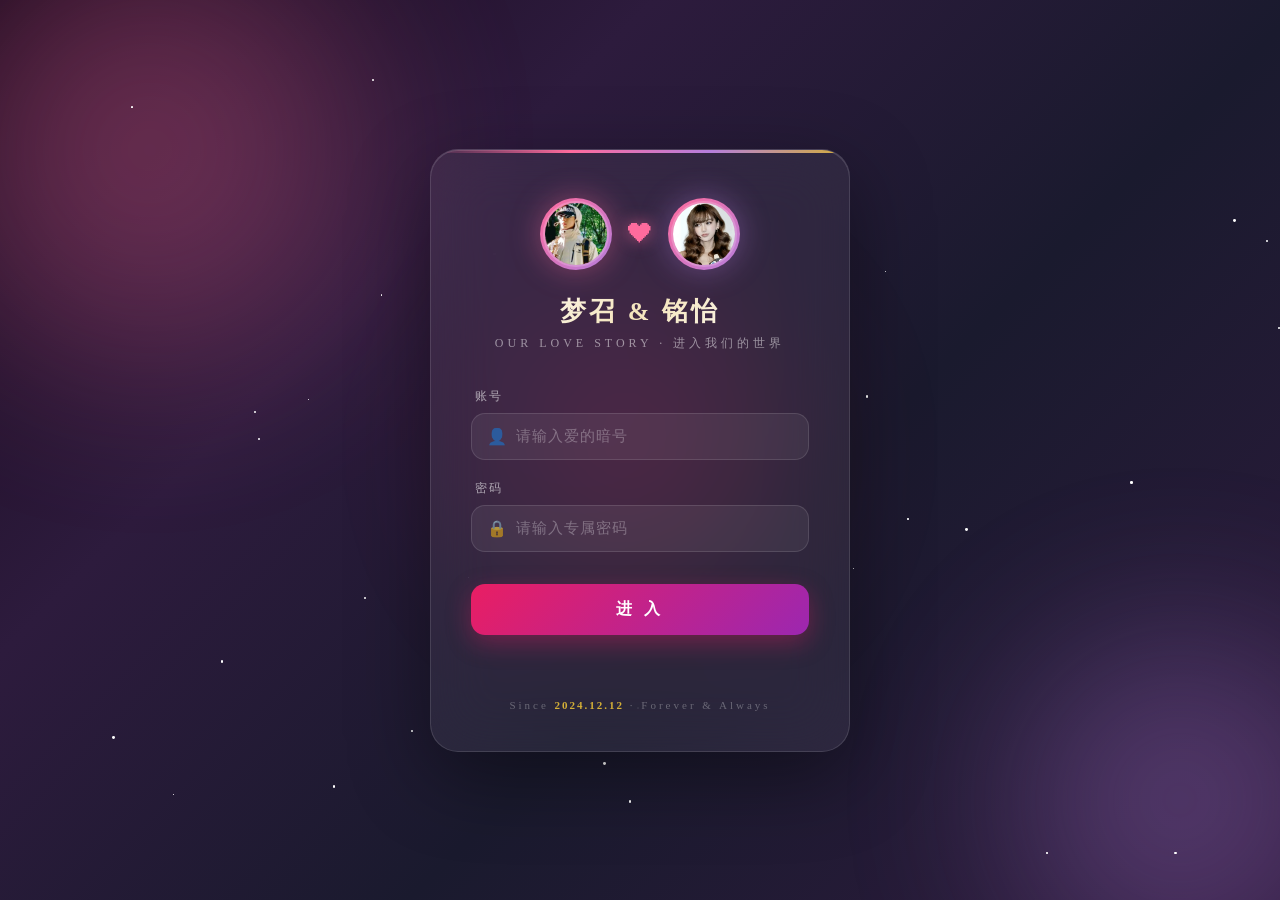
==== commit 1c9272a7: "fix: 微信内置浏览器专用全屏查看页 绕过 iframe/blob 白屏，用 IndexedDB 缓存 + viewer.html 直接渲染聊天记录与 AI。  Co-authored-by: Cu" ====
--- a/index.html
+++ b/index.html
@@ -873,6 +873,20 @@
 }
 
 async function openModal(path, title) {
+  if (LoveCrypto.shouldUseViewer && LoveCrypto.shouldUseViewer()) {
+    LoveLoader.show(title || '加载中');
+    try {
+      await LoveCrypto.openInViewer(path, title || '', onLoadProgress);
+    } catch (err) {
+      LoveLoader.fail((err && err.message) ? err.message : '加载失败');
+      if (err && (err.code === 'DECRYPT_FAILED' || (err.message && err.message.indexOf('重新登录') >= 0))) {
+        LoveCrypto.clearSession();
+        setTimeout(function () { location.replace('login.html'); }, 900);
+      }
+    }
+    return;
+  }
+
   var samePath = currentModalPath === path && currentModalBlob;
   currentModalPath = path;
   title = title || (LoveCrypto.TITLE_MAP && LoveCrypto.TITLE_MAP[path]) || '内容';
@@ -929,6 +943,19 @@
 
 async function openTab(path) {
   var title = (LoveCrypto.TITLE_MAP && LoveCrypto.TITLE_MAP[path]) || '聊天记录';
+  if (LoveCrypto.shouldUseViewer && LoveCrypto.shouldUseViewer()) {
+    LoveLoader.show(title);
+    try {
+      await LoveCrypto.openInViewer(path, title, onLoadProgress);
+    } catch (err) {
+      LoveLoader.fail((err && err.message) ? err.message : '加载失败');
+      if (err && (err.code === 'DECRYPT_FAILED' || (err.message && err.message.indexOf('重新登录') >= 0))) {
+        LoveCrypto.clearSession();
+        setTimeout(function () { location.replace('login.html'); }, 900);
+      }
+    }
+    return;
+  }
   if (LoveCrypto.isMobileDevice && LoveCrypto.isMobileDevice()) {
     return openModal(path, title);
   }
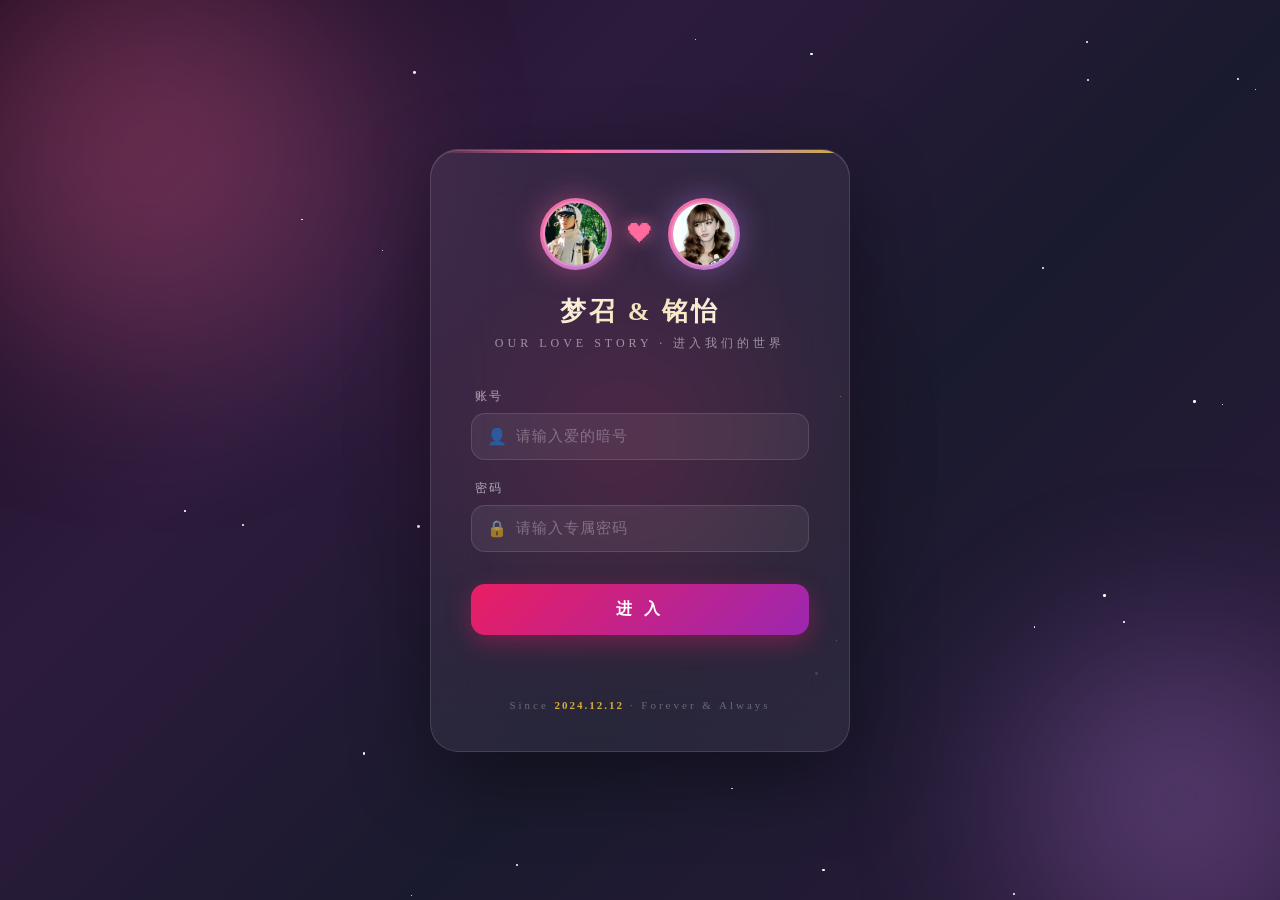
==== commit 58541364: "Speed up mobile chat loading with compact packs and LOV1 binary encryption. Co-authored-by: Cursor <" ====
--- a/index.html
+++ b/index.html
@@ -873,7 +873,7 @@
 }
 
 async function openModal(path, title) {
-  if (LoveCrypto.shouldUseViewer && LoveCrypto.shouldUseViewer()) {
+  if (LoveCrypto.shouldUseViewerFor && LoveCrypto.shouldUseViewerFor(path)) {
     LoveLoader.show(title || '加载中');
     try {
       await LoveCrypto.openInViewer(path, title || '', onLoadProgress);
@@ -943,7 +943,7 @@
 
 async function openTab(path) {
   var title = (LoveCrypto.TITLE_MAP && LoveCrypto.TITLE_MAP[path]) || '聊天记录';
-  if (LoveCrypto.shouldUseViewer && LoveCrypto.shouldUseViewer()) {
+  if (LoveCrypto.shouldUseViewerFor && LoveCrypto.shouldUseViewerFor(path)) {
     LoveLoader.show(title);
     try {
       await LoveCrypto.openInViewer(path, title, onLoadProgress);
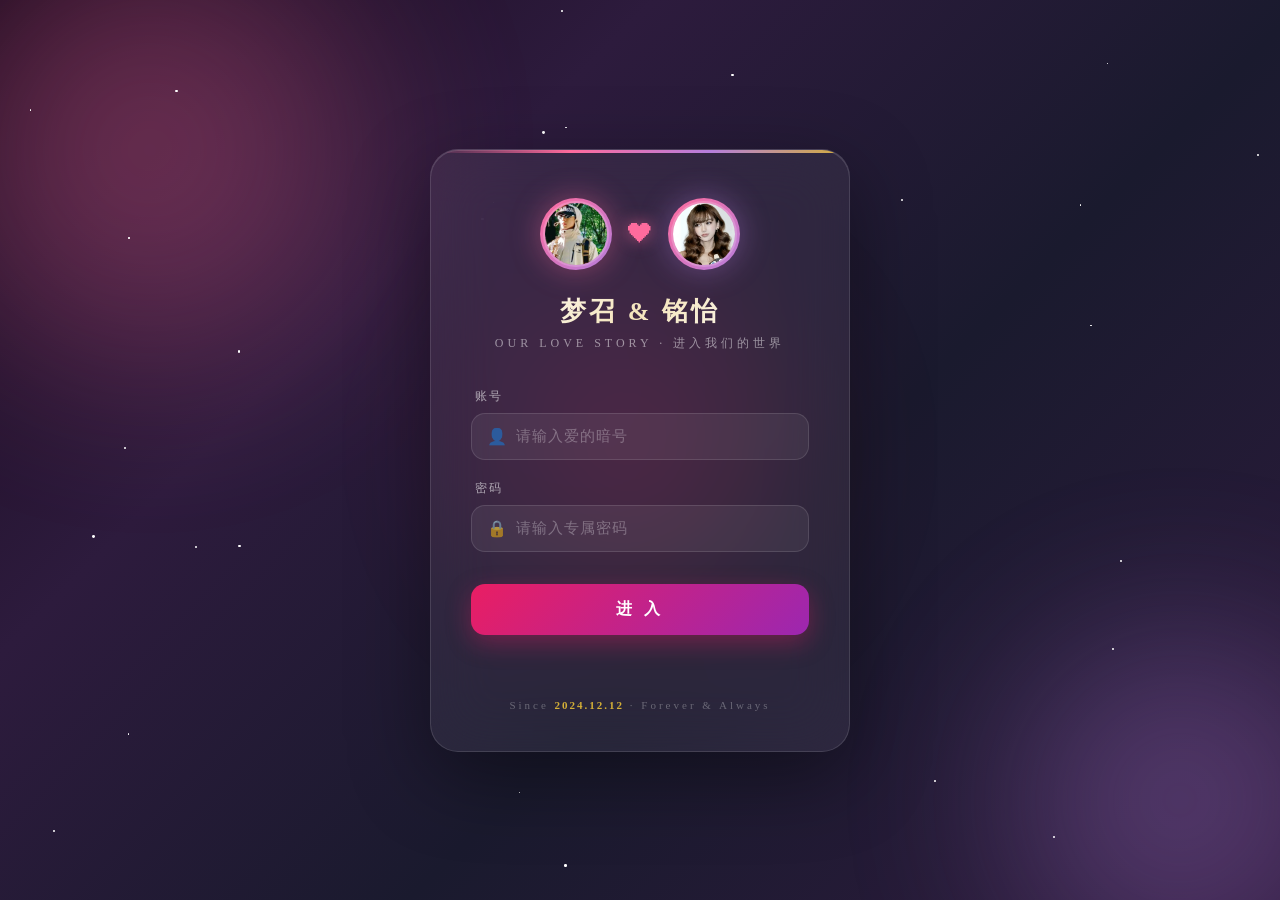
==== commit 88f85373: "更新时间记忆：添加7条新事件（2025年8-12月）" ====
--- a/index.html
+++ b/index.html
@@ -540,7 +540,7 @@
   <div class="container">
     <div class="stats-grid">
       <div class="stat-card fade-in"><div class="stat-num" id="stat-days">0</div><div class="stat-label">在一起的天数</div></div>
-      <div class="stat-card fade-in"><div class="stat-num">89</div><div class="stat-label">时间记忆事件</div></div>
+      <div class="stat-card fade-in"><div class="stat-num">96</div><div class="stat-label">时间记忆事件</div></div>
       <div class="stat-card fade-in"><div class="stat-num">173</div><div class="stat-label">珍藏的照片</div></div>
       <div class="stat-card fade-in"><div class="stat-num">4</div><div class="stat-label">珍贵视频回忆</div></div>
       <div class="stat-card fade-in"><div class="stat-num">82,010</div><div class="stat-label">双平台聊天消息</div></div>
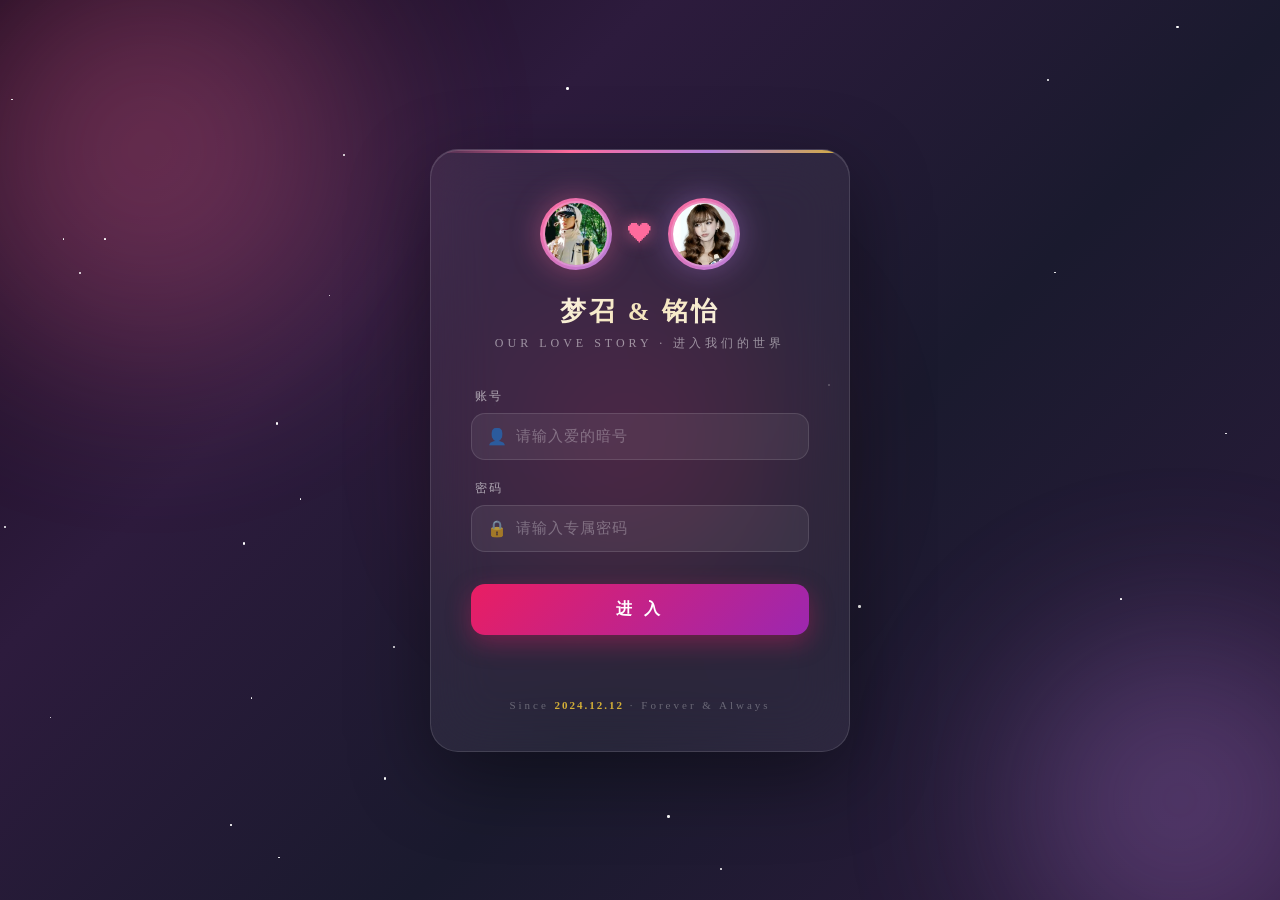
==== commit cb206beb: "Fix timeline duplicates, merge doc memories, and beautify timeline section. Co-authored-by: Cursor <" ====
--- a/index.html
+++ b/index.html
@@ -170,7 +170,35 @@
   color: #fff; border-color: transparent;
   box-shadow: 0 4px 16px rgba(233, 30, 99, 0.25);
 }
-.timeline-section { padding: 20px 0 80px; }
+.timeline-section {
+  padding: 20px 0 80px;
+  background:
+    radial-gradient(ellipse 70% 50% at 50% 0%, rgba(255, 107, 157, 0.08), transparent 70%),
+    radial-gradient(ellipse 50% 40% at 90% 60%, rgba(181, 126, 220, 0.06), transparent 60%);
+}
+.timeline-toolbar {
+  max-width: 860px; margin: 0 auto 28px; padding: 0 4px;
+  display: flex; flex-wrap: wrap; gap: 12px; align-items: center; justify-content: space-between;
+}
+.timeline-search-wrap { flex: 1; min-width: 220px; position: relative; }
+.timeline-search {
+  width: 100%; padding: 12px 18px 12px 42px;
+  border: 1.5px solid var(--border); border-radius: 999px;
+  background: var(--surface-strong); font-size: 14px; color: var(--ink);
+  outline: none; transition: all 0.25s; font-family: inherit;
+  box-shadow: var(--shadow);
+}
+.timeline-search:focus {
+  border-color: var(--rose); box-shadow: 0 0 0 4px rgba(255, 107, 157, 0.12);
+}
+.timeline-search::placeholder { color: var(--muted); }
+.timeline-search-icon {
+  position: absolute; left: 16px; top: 50%; transform: translateY(-50%);
+  font-size: 14px; color: var(--muted); pointer-events: none;
+}
+.timeline-result-hint {
+  font-size: 12px; color: var(--muted); white-space: nowrap;
+}
 .timeline { position: relative; max-width: 860px; margin: 0 auto; padding-left: 50px; }
 .timeline::before {
   content: ''; position: absolute; left: 14px; top: 0; bottom: 0;
@@ -185,7 +213,11 @@
   font-size: 15px; font-weight: 700; letter-spacing: 2px;
   box-shadow: 0 4px 16px rgba(233, 30, 99, 0.2);
 }
-.timeline-item { position: relative; margin-bottom: 32px; }
+.timeline-item {
+  position: relative; margin-bottom: 32px;
+  content-visibility: auto;
+  contain-intrinsic-size: auto 240px;
+}
 .timeline-dot {
   position: absolute; left: -42px; top: 6px;
   width: 16px; height: 16px; border-radius: 50%;
@@ -212,8 +244,18 @@
   box-shadow: var(--shadow-hover); transform: translateY(-2px);
   border-color: rgba(255, 107, 157, 0.3);
 }
-.timeline-title { font-size: 16px; font-weight: 600; color: var(--ink); margin-bottom: 6px; }
-.timeline-desc { font-size: 14px; color: var(--ink-soft); line-height: 1.9; }
+.timeline-title {
+  font-size: 16px; font-weight: 600; color: var(--ink); margin-bottom: 8px;
+  line-height: 1.55;
+}
+.timeline-desc {
+  font-size: 14px; color: var(--ink-soft); line-height: 1.95;
+  white-space: pre-line;
+}
+.timeline-desc mark {
+  background: rgba(255, 235, 59, 0.35); color: inherit;
+  padding: 0 2px; border-radius: 3px;
+}
 /* 时间线图片画廊 */
 .timeline-gallery {
   display: grid; gap: 8px; margin-top: 14px;
@@ -234,9 +276,10 @@
   transform: scale(1.03);
   box-shadow: 0 4px 16px rgba(233, 30, 99, 0.2);
 }
-.timeline-item {
-  content-visibility: auto;
-  contain-intrinsic-size: auto 240px;
+.timeline-empty {
+  text-align: center; padding: 48px 20px; color: var(--muted);
+  background: var(--surface); border-radius: var(--radius);
+  border: 1px dashed var(--border);
 }
 .timeline-img-count {
   font-size: 11px; color: var(--muted); margin-top: 6px;
@@ -540,9 +583,9 @@
   <div class="container">
     <div class="stats-grid">
       <div class="stat-card fade-in"><div class="stat-num" id="stat-days">0</div><div class="stat-label">在一起的天数</div></div>
-      <div class="stat-card fade-in"><div class="stat-num">96</div><div class="stat-label">时间记忆事件</div></div>
-      <div class="stat-card fade-in"><div class="stat-num">173</div><div class="stat-label">珍藏的照片</div></div>
-      <div class="stat-card fade-in"><div class="stat-num">4</div><div class="stat-label">珍贵视频回忆</div></div>
+      <div class="stat-card fade-in"><div class="stat-num" id="stat-events">—</div><div class="stat-label">时间记忆事件</div></div>
+      <div class="stat-card fade-in"><div class="stat-num" id="stat-photos">—</div><div class="stat-label">珍藏的照片</div></div>
+      <div class="stat-card fade-in"><div class="stat-num" id="stat-videos">—</div><div class="stat-label">珍贵视频回忆</div></div>
       <div class="stat-card fade-in"><div class="stat-num">82,010</div><div class="stat-label">双平台聊天消息</div></div>
       <div class="stat-card fade-in"><div class="stat-num">∞</div><div class="stat-label">永远的记忆</div></div>
     </div>
@@ -561,6 +604,13 @@
       <button class="year-btn" onclick="filterYear('2024',this)">2024年</button>
       <button class="year-btn" onclick="filterYear('2025',this)">2025年</button>
       <button class="year-btn" onclick="filterYear('2026',this)">2026年</button>
+    </div>
+    <div class="timeline-toolbar fade-in">
+      <div class="timeline-search-wrap">
+        <span class="timeline-search-icon">🔍</span>
+        <input type="search" class="timeline-search" id="timelineSearch" placeholder="搜索时间记忆：地点、关键词、日期…" autocomplete="off">
+      </div>
+      <div class="timeline-result-hint" id="timelineResultHint"></div>
     </div>
     <div class="timeline" id="timelineContainer"></div>
   </div>
@@ -639,7 +689,7 @@
 <footer class="footer">
   <p>黄梦召 & 高铭怡 · 2024.12.12 — 永远</p>
   <p style="margin-top:8px;">这份记忆用 <span class="footer-heart">❤</span> 保存 · 即使分开，回忆依然温暖</p>
-  <p style="margin-top:8px; font-size:12px; color:var(--muted);">本网站基于82,010条真实聊天记录、101件时间记忆、173张照片构建</p>
+  <p style="margin-top:8px; font-size:12px; color:var(--muted);" id="footerStats">本网站基于真实聊天记录与时间记忆构建</p>
 </footer>
 
 <button class="back-top" id="backTop" onclick="window.scrollTo({top:0,behavior:'smooth'})">↑</button>
@@ -681,9 +731,44 @@
 
 // ============ 时间线数据 ============
 let timelineData = [];
+let currentYearFilter = 'all';
+let timelineSearchQuery = '';
 
 // ============ 美好回忆数据 ============
 let memoryData = [];
+
+function escHtml(str) {
+  return String(str || '')
+    .replace(/&/g, '&amp;')
+    .replace(/</g, '&lt;')
+    .replace(/>/g, '&gt;')
+    .replace(/"/g, '&quot;');
+}
+
+function highlightText(text, query) {
+  const safe = escHtml(text);
+  if (!query) return safe;
+  const q = escHtml(query);
+  const re = new RegExp('(' + q.replace(/[.*+?^${}()|[\]\\]/g, '\\$&') + ')', 'ig');
+  return safe.replace(re, '<mark>$1</mark>');
+}
+
+function updateSiteStats(content) {
+  const stats = content.siteStats || {};
+  const events = stats.timelineEvents || timelineData.length;
+  const photos = stats.photos || Object.values(imageMap).reduce(function (n, arr) { return n + arr.length; }, 0);
+  const videos = stats.videos || Object.values(videoMap).reduce(function (n, arr) { return n + arr.length; }, 0);
+  const elEvents = document.getElementById('stat-events');
+  const elPhotos = document.getElementById('stat-photos');
+  const elVideos = document.getElementById('stat-videos');
+  const footer = document.getElementById('footerStats');
+  if (elEvents) elEvents.textContent = events;
+  if (elPhotos) elPhotos.textContent = photos;
+  if (elVideos) elVideos.textContent = videos;
+  if (footer) {
+    footer.textContent = '本网站基于82,010条真实聊天记录、' + events + '件时间记忆、' + photos + '张照片构建';
+  }
+}
 
 // ============ 灯箱状态 ============
 let lightboxImages = [];
@@ -728,19 +813,29 @@
 }
 
 // ============ 渲染时间线 ============
-function renderTimeline(filter = 'all') {
+function renderTimeline(filter = currentYearFilter, query = timelineSearchQuery) {
+  currentYearFilter = filter;
+  timelineSearchQuery = (query || '').trim();
   const container = document.getElementById('timelineContainer');
+  const hint = document.getElementById('timelineResultHint');
   const frag = document.createDocumentFragment();
   let currentYear = '';
+  let visibleCount = 0;
+  const q = timelineSearchQuery.toLowerCase();
 
   timelineData.forEach((item) => {
     if (filter !== 'all' && item.year !== filter) return;
+    if (q) {
+      const hay = (item.date + ' ' + item.title + ' ' + item.desc).toLowerCase();
+      if (hay.indexOf(q) < 0) return;
+    }
+    visibleCount += 1;
 
     if (item.year !== currentYear) {
       currentYear = item.year;
       const divider = document.createElement('div');
       divider.className = 'year-divider fade-in';
-      divider.innerHTML = `<span>${currentYear}年</span>`;
+      divider.innerHTML = '<span>' + escHtml(currentYear) + '年</span>';
       frag.appendChild(divider);
     }
 
@@ -755,48 +850,56 @@
       else if (imgs.length === 2) cls = 'double';
       else if (imgs.length === 3) cls = 'triple';
 
-      const imgsHtml = imgs.map((src, i) =>
-        `<img class="timeline-img" src="${src}" alt="" loading="lazy" decoding="async" onclick="openLightbox(${JSON.stringify(imgs).replace(/"/g,'&quot;')},${i})" onerror="this.style.display='none'">`
-      ).join('');
-
-      galleryHtml = `<div class="timeline-gallery ${cls}">${imgsHtml}</div>
-        <div class="timeline-img-count">📷 ${imgs.length}张照片 · 点击放大查看</div>`;
+      const imgsHtml = imgs.map(function (src, i) {
+        return '<img class="timeline-img" src="' + escHtml(src) + '" alt="" loading="lazy" decoding="async" onclick="openLightbox(' + JSON.stringify(imgs).replace(/"/g, '&quot;') + ',' + i + ')" onerror="this.style.display=\'none\'">';
+      }).join('');
+
+      galleryHtml = '<div class="timeline-gallery ' + cls + '">' + imgsHtml + '</div>' +
+        '<div class="timeline-img-count">📷 ' + imgs.length + '张照片 · 点击放大查看</div>';
     }
 
     const videos = videoMap[item.date] || [];
     let videoHtml = '';
     if (videos.length > 0) {
-      videoHtml = videos.map(v => `
-        <div class="timeline-video-wrapper">
-          <div class="timeline-video-label">🎬 ${v.title} · 珍贵视频回忆</div>
-          <div class="timeline-video-container">
-            <div class="timeline-video-placeholder" onclick="loadBilibili(this,'${v.bvid}')">▶ 点击加载视频</div>
-          </div>
-        </div>
-      `).join('');
+      videoHtml = videos.map(function (v) {
+        return '<div class="timeline-video-wrapper">' +
+          '<div class="timeline-video-label">🎬 ' + escHtml(v.title) + ' · 珍贵视频回忆</div>' +
+          '<div class="timeline-video-container">' +
+          '<div class="timeline-video-placeholder" onclick="loadBilibili(this,\'' + escHtml(v.bvid) + '\')">▶ 点击加载视频</div>' +
+          '</div></div>';
+      }).join('');
     }
 
-    div.innerHTML = `
-      <div class="timeline-dot"></div>
-      <div class="timeline-date">
-        <span class="month-tag">${item.month}月</span>
-        ${item.date}
-      </div>
-      <div class="timeline-content">
-        <div class="timeline-title">${item.title}</div>
-        <div class="timeline-desc">${item.desc}</div>
-        ${galleryHtml}
-        ${videoHtml}
-      </div>
-    `;
+    div.innerHTML =
+      '<div class="timeline-dot"></div>' +
+      '<div class="timeline-date">' +
+        '<span class="month-tag">' + escHtml(item.month) + '月</span>' +
+        escHtml(item.date) +
+      '</div>' +
+      '<div class="timeline-content">' +
+        '<div class="timeline-title">' + highlightText(item.title, timelineSearchQuery) + '</div>' +
+        '<div class="timeline-desc">' + highlightText(item.desc, timelineSearchQuery) + '</div>' +
+        galleryHtml +
+        videoHtml +
+      '</div>';
     frag.appendChild(div);
   });
 
   container.innerHTML = '';
-  container.appendChild(frag);
-
-  requestAnimationFrame(() => {
-    container.querySelectorAll('.fade-in').forEach(el => observer.observe(el));
+  if (visibleCount === 0) {
+    container.innerHTML = '<div class="timeline-empty fade-in">没有找到匹配的记忆，换个关键词试试？</div>';
+  } else {
+    container.appendChild(frag);
+  }
+
+  if (hint) {
+    hint.textContent = q
+      ? ('找到 ' + visibleCount + ' 条相关记忆')
+      : (filter === 'all' ? ('共 ' + timelineData.length + ' 条时间记忆') : ('' + filter + '年 · ' + visibleCount + ' 条'));
+  }
+
+  requestAnimationFrame(function () {
+    container.querySelectorAll('.fade-in').forEach(function (el) { observer.observe(el); });
   });
 }
 
@@ -820,10 +923,23 @@
 
 // ============ 年份筛选 ============
 function filterYear(year, btn) {
-  document.querySelectorAll('.year-btn').forEach(b => b.classList.remove('active'));
+  document.querySelectorAll('.year-btn').forEach(function (b) { b.classList.remove('active'); });
   btn.classList.add('active');
-  renderTimeline(year);
-}
+  renderTimeline(year, timelineSearchQuery);
+}
+
+let timelineSearchTimer = null;
+document.addEventListener('DOMContentLoaded', function () {
+  const search = document.getElementById('timelineSearch');
+  if (!search) return;
+  search.addEventListener('input', function (e) {
+    clearTimeout(timelineSearchTimer);
+    const value = e.target.value;
+    timelineSearchTimer = setTimeout(function () {
+      renderTimeline(currentYearFilter, value);
+    }, 220);
+  });
+});
 
 // ============ 计数器 ============
 const startDate = new Date('2024-12-12T00:00:00');
@@ -1059,6 +1175,7 @@
     videoMap = content.videoMap || {};
     timelineData = content.timelineData || [];
     memoryData = content.memoryData || [];
+    updateSiteStats(content);
     const hq = document.getElementById('heroQuote');
     if (hq && content.heroQuote) hq.innerHTML = content.heroQuote;
     const lm = document.getElementById('lettersMount');
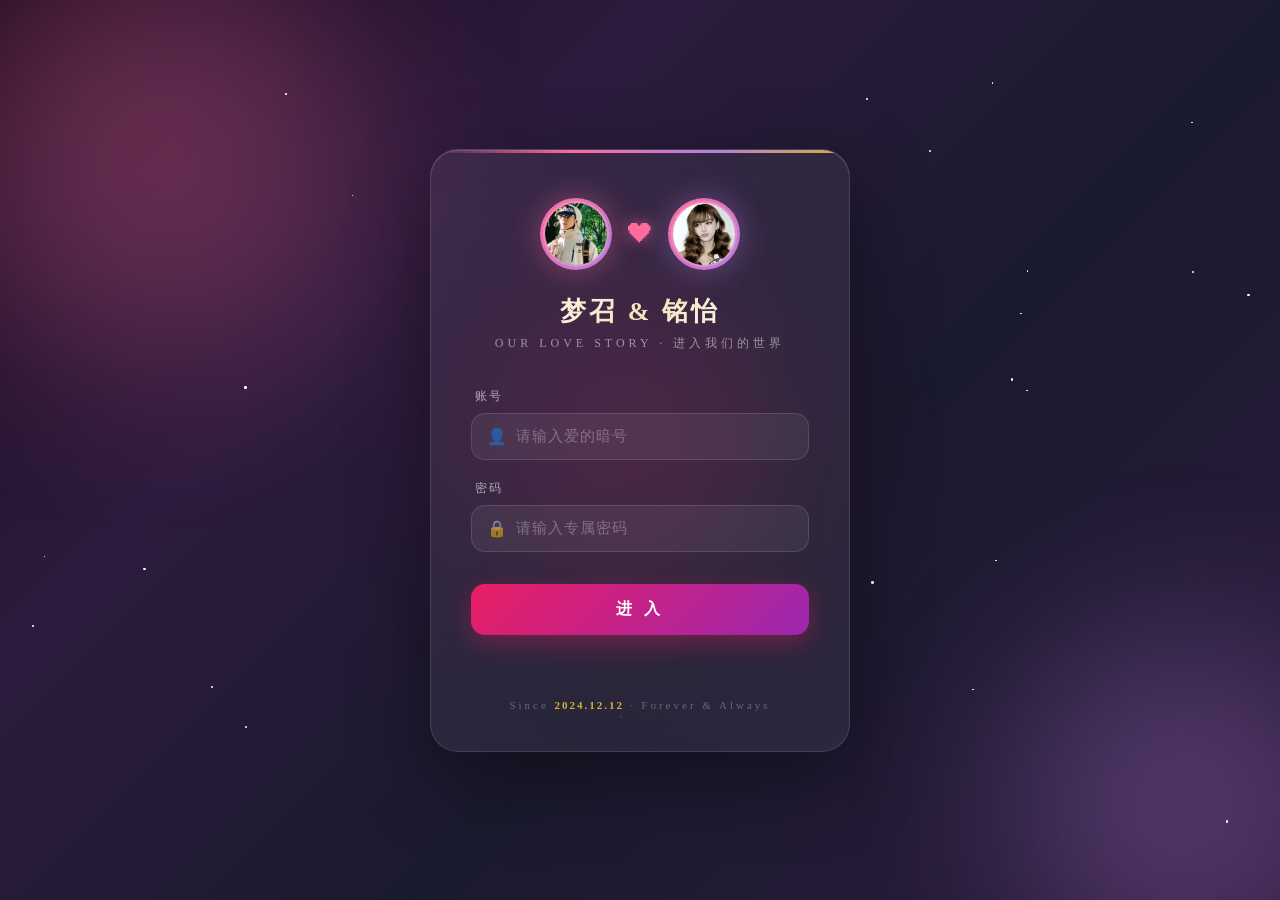
==== commit 544851f0: "Show 99+ for timeline events and photo count on homepage. Co-authored-by: Cursor <cursoragent@cursor" ====
--- a/index.html
+++ b/index.html
@@ -583,8 +583,8 @@
   <div class="container">
     <div class="stats-grid">
       <div class="stat-card fade-in"><div class="stat-num" id="stat-days">0</div><div class="stat-label">在一起的天数</div></div>
-      <div class="stat-card fade-in"><div class="stat-num" id="stat-events">—</div><div class="stat-label">时间记忆事件</div></div>
-      <div class="stat-card fade-in"><div class="stat-num" id="stat-photos">—</div><div class="stat-label">珍藏的照片</div></div>
+      <div class="stat-card fade-in"><div class="stat-num" id="stat-events">99+</div><div class="stat-label">时间记忆事件</div></div>
+      <div class="stat-card fade-in"><div class="stat-num" id="stat-photos">99+</div><div class="stat-label">珍藏的照片</div></div>
       <div class="stat-card fade-in"><div class="stat-num" id="stat-videos">—</div><div class="stat-label">珍贵视频回忆</div></div>
       <div class="stat-card fade-in"><div class="stat-num">82,010</div><div class="stat-label">双平台聊天消息</div></div>
       <div class="stat-card fade-in"><div class="stat-num">∞</div><div class="stat-label">永远的记忆</div></div>
@@ -754,19 +754,17 @@
 }
 
 function updateSiteStats(content) {
-  const stats = content.siteStats || {};
-  const events = stats.timelineEvents || timelineData.length;
-  const photos = stats.photos || Object.values(imageMap).reduce(function (n, arr) { return n + arr.length; }, 0);
-  const videos = stats.videos || Object.values(videoMap).reduce(function (n, arr) { return n + arr.length; }, 0);
   const elEvents = document.getElementById('stat-events');
   const elPhotos = document.getElementById('stat-photos');
   const elVideos = document.getElementById('stat-videos');
   const footer = document.getElementById('footerStats');
-  if (elEvents) elEvents.textContent = events;
-  if (elPhotos) elPhotos.textContent = photos;
+  const stats = content.siteStats || {};
+  const videos = stats.videos || Object.values(videoMap).reduce(function (n, arr) { return n + arr.length; }, 0);
+  if (elEvents) elEvents.textContent = '99+';
+  if (elPhotos) elPhotos.textContent = '99+';
   if (elVideos) elVideos.textContent = videos;
   if (footer) {
-    footer.textContent = '本网站基于82,010条真实聊天记录、' + events + '件时间记忆、' + photos + '张照片构建';
+    footer.textContent = '本网站基于82,010条真实聊天记录、99+件时间记忆、99+张照片构建';
   }
 }
 
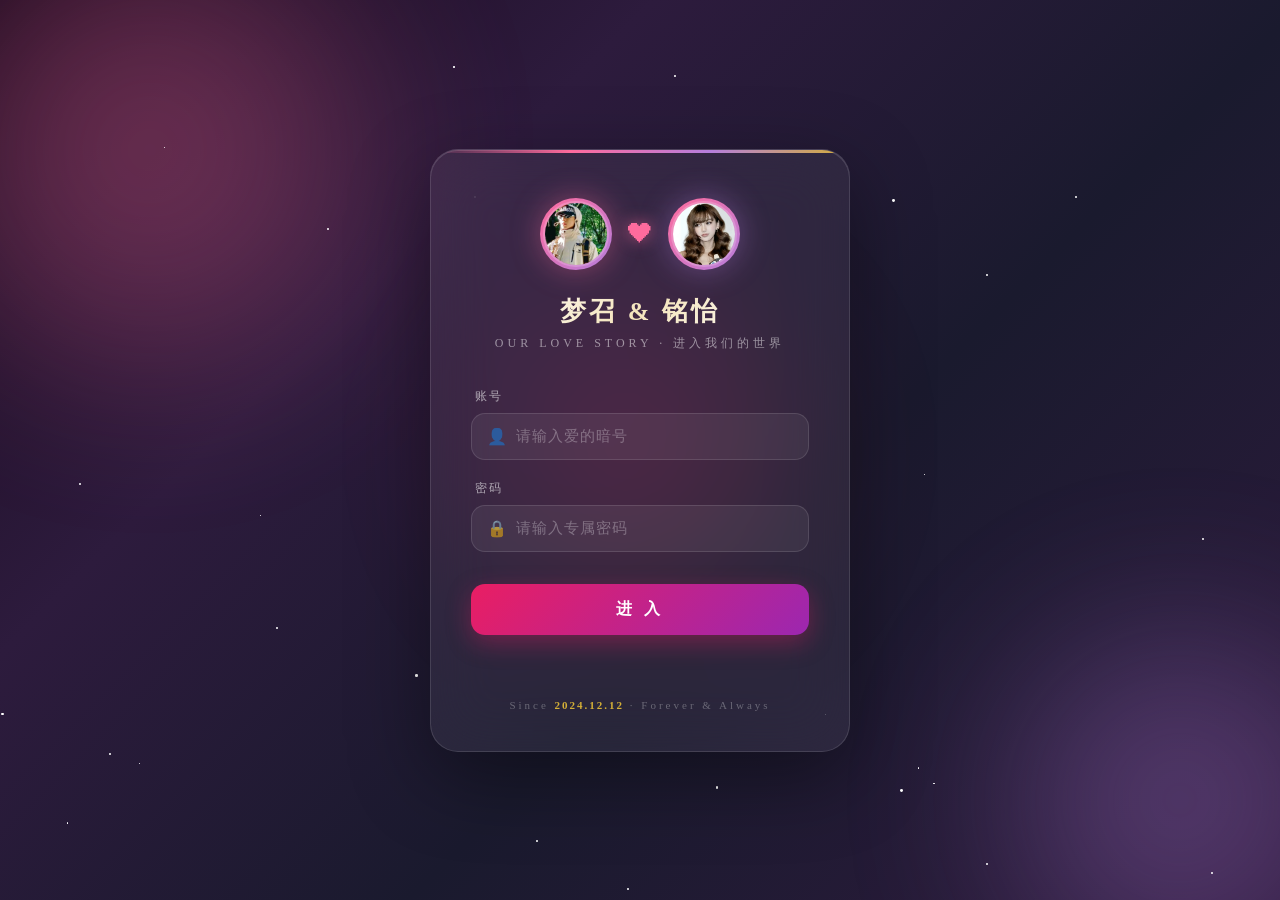
==== commit 36ff0ced: "Unify site theme and beautify chat viewer pages. Co-authored-by: Cursor <cursoragent@cursor.com>" ====
--- a/index.html
+++ b/index.html
@@ -516,6 +516,7 @@
   .timeline-gallery { grid-template-columns: repeat(auto-fill, minmax(90px, 1fr)); }
 }
 </style>
+<link rel="stylesheet" href="js/theme.css">
 <link rel="stylesheet" href="js/mobile.css">
 </head>
 <body>
--- a/js/theme.css
+++ b/js/theme.css
@@ -0,0 +1,438 @@
+/**
+ * Our Memory — 全站统一视觉主题
+ * 主页 / 登录 / 聊天查看页 / 弹窗 共用
+ */
+:root {
+  --rose: #FF6B9D;
+  --rose-deep: #E91E63;
+  --rose-light: #FFE4EC;
+  --lavender: #B57EDC;
+  --lavender-deep: #9C27B0;
+  --bg-grad: linear-gradient(135deg, #FFF0F5 0%, #F3E5F5 35%, #E8EAF6 70%, #FCE4EC 100%);
+  --surface: rgba(255, 255, 255, 0.78);
+  --surface-strong: rgba(255, 255, 255, 0.94);
+  --ink: #4A3B52;
+  --ink-soft: #7A6B7A;
+  --muted: #B0A0B0;
+  --border: rgba(255, 107, 157, 0.15);
+  --shadow: 0 8px 32px rgba(233, 30, 99, 0.08);
+  --shadow-hover: 0 12px 48px rgba(233, 30, 99, 0.15);
+  --radius: 16px;
+  --radius-lg: 24px;
+  --font-serif: 'Georgia', 'Noto Serif SC', 'Songti SC', 'Microsoft YaHei', serif;
+  --font-sans: -apple-system, BlinkMacSystemFont, 'PingFang SC', 'Microsoft YaHei', sans-serif;
+}
+
+/* ========== 聊天查看页（viewer.html） ========== */
+html.love-viewer-page,
+body.love-viewer-page {
+  margin: 0;
+  padding: 0;
+  min-height: 100vh;
+  min-height: 100dvh;
+  background: var(--bg-grad);
+  background-attachment: fixed;
+  color: var(--ink);
+  font-family: var(--font-sans);
+  -webkit-font-smoothing: antialiased;
+}
+
+.love-viewer-bar {
+  position: sticky;
+  top: 0;
+  z-index: 999999;
+  padding: max(10px, env(safe-area-inset-top)) 14px 10px;
+  background: rgba(255, 245, 247, 0.92);
+  backdrop-filter: blur(16px);
+  -webkit-backdrop-filter: blur(16px);
+  border-bottom: 1px solid var(--border);
+  display: flex;
+  align-items: center;
+  gap: 10px;
+  box-shadow: 0 4px 20px rgba(233, 30, 99, 0.06);
+}
+
+.love-viewer-bar__back {
+  display: inline-flex;
+  align-items: center;
+  gap: 6px;
+  padding: 8px 16px;
+  border-radius: 999px;
+  background: linear-gradient(135deg, var(--rose-deep), var(--lavender));
+  color: #fff;
+  text-decoration: none;
+  font-size: 14px;
+  font-weight: 600;
+  flex-shrink: 0;
+  box-shadow: 0 4px 14px rgba(233, 30, 99, 0.25);
+  transition: transform 0.2s, box-shadow 0.2s;
+}
+
+.love-viewer-bar__back:active {
+  transform: scale(0.97);
+}
+
+.love-viewer-bar__title {
+  font-size: 14px;
+  font-weight: 600;
+  color: var(--ink-soft);
+  overflow: hidden;
+  text-overflow: ellipsis;
+  white-space: nowrap;
+  font-family: var(--font-serif);
+  letter-spacing: 0.02em;
+}
+
+#loveChatRoot {
+  min-height: calc(100vh - 56px);
+}
+
+/* ========== 轻量聊天渲染器（LoveChatViewer） ========== */
+.lcv-page {
+  min-height: 100vh;
+  padding-bottom: env(safe-area-inset-bottom, 0px);
+}
+
+.lcv-page--wechat {
+  background: linear-gradient(180deg, #f8f4f6 0%, #eef0f5 40%, #f5f0f8 100%);
+}
+
+.lcv-page--douyin {
+  background: var(--bg-grad);
+}
+
+.lcv-hdr {
+  position: sticky;
+  top: 0;
+  z-index: 100;
+  background: rgba(255, 245, 247, 0.92);
+  backdrop-filter: blur(16px);
+  -webkit-backdrop-filter: blur(16px);
+  padding: 14px 16px 12px;
+  border-bottom: 1px solid var(--border);
+  box-shadow: 0 4px 20px rgba(233, 30, 99, 0.05);
+}
+
+.lcv-hdr__tag {
+  display: inline-block;
+  font-size: 10px;
+  letter-spacing: 0.12em;
+  text-transform: uppercase;
+  color: var(--rose);
+  font-weight: 700;
+  margin-bottom: 4px;
+}
+
+.lcv-hdr h1 {
+  font-size: 17px;
+  font-weight: 700;
+  margin: 0 0 4px;
+  font-family: var(--font-serif);
+  background: linear-gradient(135deg, var(--rose-deep), var(--lavender-deep));
+  -webkit-background-clip: text;
+  background-clip: text;
+  -webkit-text-fill-color: transparent;
+}
+
+.lcv-hdr .info {
+  font-size: 12px;
+  color: var(--ink-soft);
+  margin-bottom: 10px;
+  opacity: 0.85;
+}
+
+.lcv-search-wrap {
+  position: relative;
+}
+
+.lcv-search {
+  width: 100%;
+  padding: 11px 16px 11px 40px;
+  border: 1.5px solid var(--border);
+  border-radius: 999px;
+  font-size: 15px;
+  outline: none;
+  box-sizing: border-box;
+  background: rgba(255, 255, 255, 0.85);
+  color: var(--ink);
+  transition: border-color 0.2s, box-shadow 0.2s;
+  font-family: var(--font-sans);
+}
+
+.lcv-search:focus {
+  border-color: var(--rose);
+  box-shadow: 0 0 0 4px rgba(255, 107, 157, 0.12);
+  background: #fff;
+}
+
+.lcv-search::placeholder {
+  color: var(--muted);
+}
+
+.lcv-search-icon {
+  position: absolute;
+  left: 14px;
+  top: 50%;
+  transform: translateY(-50%);
+  font-size: 14px;
+  opacity: 0.5;
+  pointer-events: none;
+}
+
+.lcv-stats {
+  font-size: 12px;
+  color: var(--muted);
+  margin-top: 8px;
+  letter-spacing: 0.04em;
+}
+
+#lcvMsgs {
+  max-width: 720px;
+  margin: 0 auto;
+  padding: 12px 12px 88px;
+}
+
+.lcv-date {
+  text-align: center;
+  margin: 20px 0 10px;
+}
+
+.lcv-date span {
+  display: inline-block;
+  background: rgba(255, 255, 255, 0.85);
+  color: var(--ink-soft);
+  font-size: 12px;
+  padding: 5px 16px;
+  border-radius: 999px;
+  border: 1px solid var(--border);
+  box-shadow: var(--shadow);
+}
+
+/* 微信气泡 */
+.lcv-page--wechat .lcv-msg {
+  max-width: 720px;
+  margin: 0 auto 10px;
+  display: flex;
+  flex-direction: column;
+}
+
+.lcv-page--wechat .lcv-msg.self { align-items: flex-end; }
+.lcv-page--wechat .lcv-msg.other { align-items: flex-start; }
+
+.lcv-page--wechat .lcv-time {
+  font-size: 11px;
+  color: var(--muted);
+  margin-bottom: 3px;
+  padding: 0 6px;
+}
+
+.lcv-page--wechat .lcv-bubble {
+  max-width: 78%;
+  padding: 10px 14px;
+  border-radius: 14px;
+  font-size: 15px;
+  line-height: 1.6;
+  word-break: break-word;
+}
+
+.lcv-page--wechat .lcv-msg.self .lcv-bubble {
+  background: linear-gradient(135deg, #9ee86a, #95ec69);
+  color: #1a1a1a;
+  border-bottom-right-radius: 4px;
+  box-shadow: 0 2px 8px rgba(149, 236, 105, 0.35);
+}
+
+.lcv-page--wechat .lcv-msg.other .lcv-bubble {
+  background: #fff;
+  color: var(--ink);
+  border-bottom-left-radius: 4px;
+  box-shadow: 0 2px 10px rgba(0, 0, 0, 0.06);
+  border: 1px solid rgba(255, 255, 255, 0.8);
+}
+
+/* 抖音气泡 */
+.lcv-page--douyin .lcv-msg {
+  display: flex;
+  margin-bottom: 14px;
+  gap: 10px;
+  max-width: 720px;
+  margin-left: auto;
+  margin-right: auto;
+}
+
+.lcv-page--douyin .lcv-msg.me { flex-direction: row-reverse; }
+
+.lcv-page--douyin .lcv-avatar {
+  width: 38px;
+  height: 38px;
+  border-radius: 50%;
+  flex-shrink: 0;
+  display: flex;
+  align-items: center;
+  justify-content: center;
+  font-size: 13px;
+  font-weight: 700;
+  color: #fff;
+  box-shadow: 0 3px 10px rgba(0, 0, 0, 0.1);
+}
+
+.lcv-page--douyin .lcv-msg.me .lcv-avatar {
+  background: linear-gradient(135deg, var(--rose-deep), #f06292);
+}
+
+.lcv-page--douyin .lcv-msg.her .lcv-avatar {
+  background: linear-gradient(135deg, #26c6da, #4dd0e1);
+}
+
+.lcv-page--douyin .lcv-bubble {
+  max-width: 68%;
+  padding: 10px 15px;
+  border-radius: 18px;
+  font-size: 14.5px;
+  line-height: 1.65;
+  word-break: break-word;
+}
+
+.lcv-page--douyin .lcv-msg.me .lcv-bubble {
+  background: linear-gradient(135deg, var(--rose-deep), #f06292);
+  color: #fff;
+  border-top-right-radius: 6px;
+  box-shadow: 0 4px 14px rgba(233, 30, 99, 0.2);
+}
+
+.lcv-page--douyin .lcv-msg.her .lcv-bubble {
+  background: rgba(255, 255, 255, 0.92);
+  color: var(--ink);
+  border-top-left-radius: 6px;
+  box-shadow: 0 2px 12px rgba(0, 0, 0, 0.05);
+  border: 1px solid rgba(255, 255, 255, 0.9);
+}
+
+.lcv-page--douyin .lcv-bubble .lcv-time {
+  font-size: 10px;
+  opacity: 0.5;
+  margin-top: 5px;
+  display: block;
+}
+
+.lcv-more {
+  text-align: center;
+  padding: 20px 16px 32px;
+  color: var(--ink-soft);
+  font-size: 13px;
+}
+
+.lcv-more button {
+  background: rgba(255, 255, 255, 0.9);
+  border: 1.5px solid var(--border);
+  border-radius: 999px;
+  padding: 10px 28px;
+  font-size: 14px;
+  color: var(--rose-deep);
+  font-weight: 600;
+  cursor: pointer;
+  font-family: var(--font-sans);
+  box-shadow: var(--shadow);
+  transition: transform 0.2s, box-shadow 0.2s;
+}
+
+.lcv-more button:active {
+  transform: scale(0.98);
+}
+
+/* 加载动画 */
+.lcv-boot {
+  position: fixed;
+  inset: 0;
+  z-index: 99998;
+  display: flex;
+  flex-direction: column;
+  align-items: center;
+  justify-content: center;
+  background: rgba(255, 245, 247, 0.96);
+  backdrop-filter: blur(8px);
+  color: var(--ink-soft);
+  font-family: var(--font-sans);
+}
+
+.lcv-boot__spin {
+  width: 48px;
+  height: 48px;
+  border: 3px solid var(--rose-light);
+  border-top-color: var(--rose-deep);
+  border-radius: 50%;
+  animation: lcvSpin 0.85s linear infinite;
+  margin-bottom: 16px;
+}
+
+.lcv-boot__text {
+  font-size: 15px;
+  font-weight: 500;
+}
+
+.lcv-boot__pct {
+  font-size: 12px;
+  color: var(--muted);
+  margin-top: 8px;
+}
+
+@keyframes lcvSpin {
+  to { transform: rotate(360deg); }
+}
+
+/* ========== 旧版完整 HTML 聊天页覆盖 ========== */
+body.love-legacy-chat {
+  background: linear-gradient(180deg, #f8f4f6 0%, #eef0f5 100%) !important;
+  font-family: var(--font-sans) !important;
+}
+
+body.love-legacy-chat .header,
+body.love-legacy-chat .lcv-hdr {
+  background: rgba(255, 245, 247, 0.92) !important;
+  backdrop-filter: blur(16px);
+  border-bottom: 1px solid var(--border) !important;
+  padding: 14px 16px !important;
+}
+
+body.love-legacy-chat .header h1 {
+  font-family: var(--font-serif) !important;
+  background: linear-gradient(135deg, var(--rose-deep), var(--lavender-deep));
+  -webkit-background-clip: text;
+  background-clip: text;
+  -webkit-text-fill-color: transparent;
+  font-size: 17px !important;
+}
+
+body.love-legacy-chat .search-box input,
+body.love-legacy-chat .lcv-search {
+  border: 1.5px solid var(--border) !important;
+  border-radius: 999px !important;
+  background: rgba(255, 255, 255, 0.9) !important;
+}
+
+body.love-legacy-chat .search-box input:focus {
+  border-color: var(--rose) !important;
+  box-shadow: 0 0 0 4px rgba(255, 107, 157, 0.12) !important;
+}
+
+body.love-legacy-chat #bootOverlay,
+body.love-legacy-chat #lcvBoot {
+  background: rgba(255, 245, 247, 0.96) !important;
+  color: var(--ink-soft) !important;
+}
+
+body.love-legacy-chat .date-div span,
+body.love-legacy-chat .date-divider span {
+  background: rgba(255, 255, 255, 0.9) !important;
+  color: var(--ink-soft) !important;
+  border: 1px solid var(--border);
+  border-radius: 999px !important;
+}
+
+@media (max-width: 768px) {
+  .lcv-hdr { padding: 12px 14px 10px; }
+  .lcv-hdr h1 { font-size: 16px; }
+  #lcvMsgs { padding: 10px 10px 80px; }
+  .lcv-page--wechat .lcv-bubble { font-size: 15px; max-width: 82%; }
+  .lcv-page--douyin .lcv-bubble { max-width: 72%; }
+}
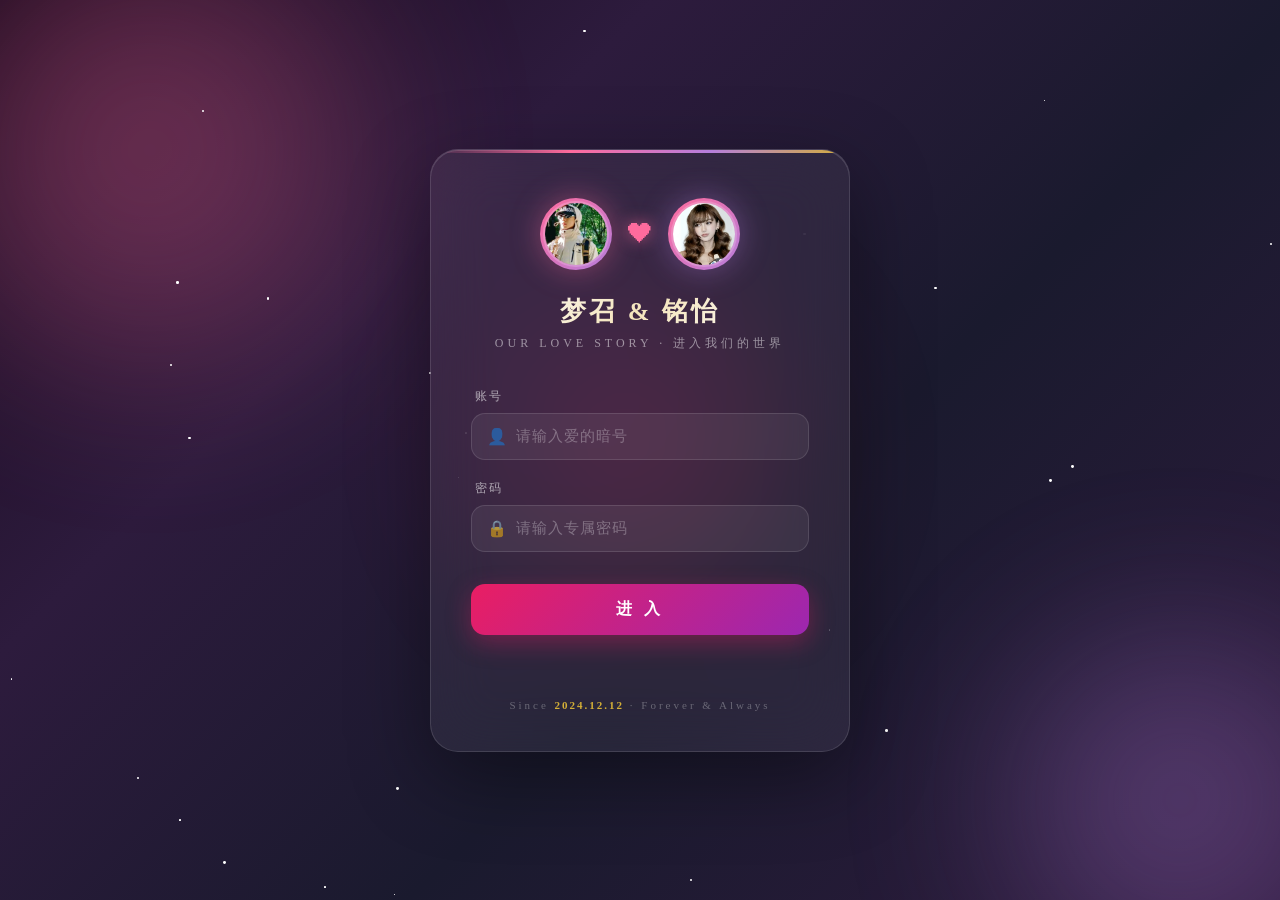
==== commit 6646947d: "Speed up timeline/chats and bust stale content cache Co-authored-by: Cursor <cursoragent@cursor.com>" ====
--- a/index.html
+++ b/index.html
@@ -284,6 +284,26 @@
 .timeline-img-count {
   font-size: 11px; color: var(--muted); margin-top: 6px;
   display: flex; align-items: center; gap: 4px;
+}
+.timeline-more-photos {
+  grid-column: 1 / -1;
+  margin-top: 4px;
+  padding: 10px 14px;
+  border: 1px dashed rgba(255, 107, 157, 0.35);
+  background: rgba(255, 107, 157, 0.06);
+  color: var(--rose-deep);
+  border-radius: 10px;
+  cursor: pointer;
+  font: inherit;
+  font-size: 13px;
+  transition: background 0.2s, border-color 0.2s;
+}
+.timeline-more-photos:hover {
+  background: rgba(255, 107, 157, 0.12);
+  border-color: rgba(255, 107, 157, 0.55);
+}
+#lettersMount .letter + .letter {
+  margin-top: 28px;
 }
 .timeline-video-placeholder {
   display: flex; align-items: center; justify-content: center;
@@ -760,12 +780,14 @@
   const elVideos = document.getElementById('stat-videos');
   const footer = document.getElementById('footerStats');
   const stats = content.siteStats || {};
+  const events = stats.timelineEvents || (content.timelineData || []).length || timelineData.length;
+  const photos = stats.photos || Object.values(content.imageMap || imageMap).reduce(function (n, arr) { return n + arr.length; }, 0);
   const videos = stats.videos || Object.values(videoMap).reduce(function (n, arr) { return n + arr.length; }, 0);
-  if (elEvents) elEvents.textContent = '99+';
-  if (elPhotos) elPhotos.textContent = '99+';
+  if (elEvents) elEvents.textContent = events;
+  if (elPhotos) elPhotos.textContent = photos;
   if (elVideos) elVideos.textContent = videos;
   if (footer) {
-    footer.textContent = '本网站基于82,010条真实聊天记录、99+件时间记忆、99+张照片构建';
+    footer.textContent = '本网站基于82,010条真实聊天记录、' + events + '件时间记忆、' + photos + '张照片构建';
   }
 }
 
@@ -779,6 +801,12 @@
   updateLightbox();
   document.getElementById('lightbox').classList.add('active');
   document.body.style.overflow = 'hidden';
+}
+function openLightboxForDate(date, index) {
+  openLightbox(imageMap[date] || [], index || 0);
+}
+function openLightboxFor(el) {
+  openLightboxForDate(el.getAttribute('data-date'), Number(el.getAttribute('data-idx') || 0));
 }
 function updateLightbox() {
   document.getElementById('lightboxImg').src = lightboxImages[lightboxIndex];
@@ -844,16 +872,25 @@
     const imgs = imageMap[item.date] || [];
     let galleryHtml = '';
     if (imgs.length > 0) {
+      // 默认只渲染前 6 张，避免单日几十上百张图拖垮首屏
+      const PREVIEW_N = 6;
+      const preview = imgs.slice(0, PREVIEW_N);
       let cls = '';
-      if (imgs.length === 1) cls = 'single';
-      else if (imgs.length === 2) cls = 'double';
-      else if (imgs.length === 3) cls = 'triple';
-
-      const imgsHtml = imgs.map(function (src, i) {
-        return '<img class="timeline-img" src="' + escHtml(src) + '" alt="" loading="lazy" decoding="async" onclick="openLightbox(' + JSON.stringify(imgs).replace(/"/g, '&quot;') + ',' + i + ')" onerror="this.style.display=\'none\'">';
+      if (preview.length === 1) cls = 'single';
+      else if (preview.length === 2) cls = 'double';
+      else if (preview.length === 3) cls = 'triple';
+
+      const dateAttr = escHtml(item.date);
+      const imgsHtml = preview.map(function (src, i) {
+        return '<img class="timeline-img" src="' + escHtml(src) + '" alt="" loading="lazy" decoding="async" data-date="' + dateAttr + '" data-idx="' + i + '" onclick="openLightboxFor(this)" onerror="this.style.display=\'none\'">';
       }).join('');
 
-      galleryHtml = '<div class="timeline-gallery ' + cls + '">' + imgsHtml + '</div>' +
+      let moreBtn = '';
+      if (imgs.length > PREVIEW_N) {
+        moreBtn = '<button type="button" class="timeline-more-photos" data-date="' + dateAttr + '" onclick="openLightboxForDate(this.getAttribute(\'data-date\'),0)">📷 查看全部 ' + imgs.length + ' 张照片</button>';
+      }
+
+      galleryHtml = '<div class="timeline-gallery ' + cls + '">' + imgsHtml + moreBtn + '</div>' +
         '<div class="timeline-img-count">📷 ' + imgs.length + '张照片 · 点击放大查看</div>';
     }
 
--- a/js/theme.css
+++ b/js/theme.css
@@ -94,7 +94,77 @@
 }
 
 .lcv-page--wechat {
-  background: linear-gradient(180deg, #f8f4f6 0%, #eef0f5 40%, #f5f0f8 100%);
+  --wx-bg: #e8e8e8;
+  --wx-bg-pattern: radial-gradient(circle at 20% 30%, rgba(255, 107, 157, 0.04) 0%, transparent 50%),
+    radial-gradient(circle at 80% 70%, rgba(181, 126, 220, 0.05) 0%, transparent 45%);
+  background: var(--wx-bg-pattern), linear-gradient(180deg, #ebebeb 0%, #e3e3e3 50%, #eaeaea 100%);
+}
+
+.lcv-hdr--wechat {
+  background: rgba(255, 252, 253, 0.94) !important;
+  border-bottom: 1px solid rgba(255, 107, 157, 0.12) !important;
+  padding: 16px 16px 14px !important;
+}
+
+.lcv-wx-hdr-top {
+  display: flex;
+  align-items: center;
+  gap: 14px;
+  margin-bottom: 12px;
+}
+
+.lcv-wx-hdr-icon {
+  width: 48px;
+  height: 48px;
+  border-radius: 14px;
+  background: linear-gradient(145deg, #07c160, #06ae56);
+  display: flex;
+  align-items: center;
+  justify-content: center;
+  font-size: 24px;
+  flex-shrink: 0;
+  box-shadow: 0 6px 18px rgba(7, 193, 96, 0.35);
+}
+
+.lcv-wx-hdr-text {
+  flex: 1;
+  min-width: 0;
+}
+
+.lcv-wx-hdr-text .lcv-hdr__tag {
+  color: #07c160;
+  margin-bottom: 2px;
+}
+
+.lcv-wx-hdr-text h1 {
+  font-size: 18px !important;
+  margin: 0 !important;
+}
+
+.lcv-wx-chips {
+  display: flex;
+  flex-wrap: wrap;
+  gap: 8px;
+  margin-bottom: 12px;
+}
+
+.lcv-wx-chip {
+  display: inline-flex;
+  align-items: center;
+  gap: 4px;
+  padding: 4px 12px;
+  border-radius: 999px;
+  font-size: 11px;
+  font-weight: 600;
+  color: var(--ink-soft);
+  background: rgba(255, 255, 255, 0.9);
+  border: 1px solid var(--border);
+}
+
+.lcv-wx-chip--accent {
+  color: var(--rose-deep);
+  background: var(--rose-light);
+  border-color: rgba(255, 107, 157, 0.25);
 }
 
 .lcv-page--douyin {
@@ -199,55 +269,148 @@
 
 .lcv-date span {
   display: inline-block;
-  background: rgba(255, 255, 255, 0.85);
-  color: var(--ink-soft);
+  background: rgba(210, 210, 210, 0.75);
+  color: #fff;
   font-size: 12px;
-  padding: 5px 16px;
-  border-radius: 999px;
-  border: 1px solid var(--border);
-  box-shadow: var(--shadow);
+  padding: 4px 14px;
+  border-radius: 4px;
+  box-shadow: 0 1px 3px rgba(0, 0, 0, 0.08);
+  letter-spacing: 0.02em;
+}
+
+.lcv-page--wechat .lcv-date span {
+  background: rgba(0, 0, 0, 0.18);
+  backdrop-filter: blur(4px);
 }
 
 /* 微信气泡 */
 .lcv-page--wechat .lcv-msg {
   max-width: 720px;
-  margin: 0 auto 10px;
+  margin: 0 auto 14px;
+  animation: lcvWxFadeIn 0.35s ease both;
+}
+
+@keyframes lcvWxFadeIn {
+  from { opacity: 0; transform: translateY(6px); }
+  to { opacity: 1; transform: translateY(0); }
+}
+
+.lcv-wx-row {
+  display: flex;
+  align-items: flex-start;
+  gap: 10px;
+}
+
+.lcv-page--wechat .lcv-msg.self .lcv-wx-row {
+  flex-direction: row-reverse;
+}
+
+.lcv-wx-body {
   display: flex;
   flex-direction: column;
-}
-
-.lcv-page--wechat .lcv-msg.self { align-items: flex-end; }
-.lcv-page--wechat .lcv-msg.other { align-items: flex-start; }
+  max-width: calc(100% - 50px);
+  min-width: 0;
+}
+
+.lcv-page--wechat .lcv-msg.self .lcv-wx-body {
+  align-items: flex-end;
+}
+
+.lcv-page--wechat .lcv-msg.other .lcv-wx-body {
+  align-items: flex-start;
+}
+
+.lcv-wx-avatar {
+  width: 40px;
+  height: 40px;
+  border-radius: 8px;
+  flex-shrink: 0;
+  display: flex;
+  align-items: center;
+  justify-content: center;
+  font-size: 14px;
+  font-weight: 700;
+  color: #fff;
+  box-shadow: 0 2px 8px rgba(0, 0, 0, 0.12);
+}
+
+.lcv-wx-avatar--me {
+  background: linear-gradient(145deg, var(--rose-deep), #f06292);
+}
+
+.lcv-wx-avatar--her {
+  background: linear-gradient(145deg, #26c6da, #4dd0e1);
+}
 
 .lcv-page--wechat .lcv-time {
   font-size: 11px;
-  color: var(--muted);
-  margin-bottom: 3px;
-  padding: 0 6px;
+  color: #999;
+  margin-bottom: 4px;
+  padding: 0 4px;
 }
 
 .lcv-page--wechat .lcv-bubble {
-  max-width: 78%;
+  position: relative;
+  max-width: 100%;
   padding: 10px 14px;
-  border-radius: 14px;
+  border-radius: 6px;
   font-size: 15px;
-  line-height: 1.6;
+  line-height: 1.62;
   word-break: break-word;
 }
 
 .lcv-page--wechat .lcv-msg.self .lcv-bubble {
-  background: linear-gradient(135deg, #9ee86a, #95ec69);
-  color: #1a1a1a;
-  border-bottom-right-radius: 4px;
-  box-shadow: 0 2px 8px rgba(149, 236, 105, 0.35);
+  background: #95ec69;
+  color: #111;
+  border-radius: 6px 2px 6px 6px;
+  box-shadow: 0 1px 2px rgba(0, 0, 0, 0.06);
+}
+
+.lcv-page--wechat .lcv-msg.self .lcv-bubble::after {
+  content: '';
+  position: absolute;
+  right: -6px;
+  top: 12px;
+  border: 6px solid transparent;
+  border-left-color: #95ec69;
+  border-right: 0;
 }
 
 .lcv-page--wechat .lcv-msg.other .lcv-bubble {
   background: #fff;
-  color: var(--ink);
-  border-bottom-left-radius: 4px;
-  box-shadow: 0 2px 10px rgba(0, 0, 0, 0.06);
-  border: 1px solid rgba(255, 255, 255, 0.8);
+  color: #111;
+  border-radius: 2px 6px 6px 6px;
+  box-shadow: 0 1px 3px rgba(0, 0, 0, 0.08);
+}
+
+.lcv-page--wechat .lcv-msg.other .lcv-bubble::after {
+  content: '';
+  position: absolute;
+  left: -6px;
+  top: 12px;
+  border: 6px solid transparent;
+  border-right-color: #fff;
+  border-left: 0;
+}
+
+.lcv-page--wechat .lcv-bubble img {
+  max-width: 100%;
+  border-radius: 6px;
+  display: block;
+}
+
+.lcv-page--wechat .lcv-search:focus {
+  border-color: #07c160;
+  box-shadow: 0 0 0 4px rgba(7, 193, 96, 0.12);
+}
+
+.lcv-page--wechat .lcv-more button {
+  color: #07c160;
+  border-color: rgba(7, 193, 96, 0.3);
+}
+
+.lcv-page--wechat .lcv-more button:hover {
+  background: rgba(7, 193, 96, 0.08);
 }
 
 /* 抖音气泡 */
@@ -380,13 +543,70 @@
   to { transform: rotate(360deg); }
 }
 
-/* ========== 旧版完整 HTML 聊天页覆盖 ========== */
+/* ========== 旧版完整 HTML 聊天页覆盖（桌面端微信） ========== */
 body.love-legacy-chat {
-  background: linear-gradient(180deg, #f8f4f6 0%, #eef0f5 100%) !important;
+  background: radial-gradient(circle at 20% 30%, rgba(255, 107, 157, 0.04) 0%, transparent 50%),
+    radial-gradient(circle at 80% 70%, rgba(181, 126, 220, 0.05) 0%, transparent 45%),
+    linear-gradient(180deg, #ebebeb 0%, #e3e3e3 50%, #eaeaea 100%) !important;
   font-family: var(--font-sans) !important;
-}
-
-body.love-legacy-chat .header,
+  padding: 0 !important;
+  padding-bottom: max(24px, env(safe-area-inset-bottom)) !important;
+}
+
+body.love-legacy-chat .header {
+  position: sticky !important;
+  top: 52px !important;
+  z-index: 100 !important;
+  text-align: left !important;
+  padding: 18px 20px 16px !important;
+  margin: 0 auto 0 !important;
+  max-width: 720px !important;
+  border-radius: 0 0 20px 20px !important;
+  background: rgba(255, 252, 253, 0.94) !important;
+  backdrop-filter: blur(16px);
+  -webkit-backdrop-filter: blur(16px);
+  border-bottom: 1px solid rgba(255, 107, 157, 0.12) !important;
+  box-shadow: 0 4px 24px rgba(233, 30, 99, 0.06) !important;
+  color: var(--ink) !important;
+}
+
+body.love-legacy-chat .header::before {
+  content: '💬';
+  display: inline-flex;
+  align-items: center;
+  justify-content: center;
+  width: 44px;
+  height: 44px;
+  border-radius: 12px;
+  background: linear-gradient(145deg, #07c160, #06ae56);
+  font-size: 22px;
+  float: left;
+  margin-right: 14px;
+  box-shadow: 0 6px 16px rgba(7, 193, 96, 0.3);
+}
+
+body.love-legacy-chat .header h1 {
+  font-family: var(--font-serif) !important;
+  background: linear-gradient(135deg, var(--rose-deep), var(--lavender-deep)) !important;
+  -webkit-background-clip: text !important;
+  background-clip: text !important;
+  -webkit-text-fill-color: transparent !important;
+  font-size: 18px !important;
+  text-align: left !important;
+  overflow: hidden;
+  text-overflow: ellipsis;
+}
+
+body.love-legacy-chat .header .info {
+  color: var(--ink-soft) !important;
+  opacity: 1 !important;
+  font-size: 12px !important;
+  margin-top: 4px !important;
+  text-align: left !important;
+  clear: both;
+  padding-top: 8px;
+}
+
 body.love-legacy-chat .lcv-hdr {
   background: rgba(255, 245, 247, 0.92) !important;
   backdrop-filter: blur(16px);
@@ -394,25 +614,162 @@
   padding: 14px 16px !important;
 }
 
-body.love-legacy-chat .header h1 {
-  font-family: var(--font-serif) !important;
-  background: linear-gradient(135deg, var(--rose-deep), var(--lavender-deep));
-  -webkit-background-clip: text;
-  background-clip: text;
-  -webkit-text-fill-color: transparent;
-  font-size: 17px !important;
+body.love-legacy-chat .search-box {
+  position: relative !important;
+  background: transparent !important;
+  padding: 12px 0 4px !important;
+  max-width: 720px !important;
+}
+
+body.love-legacy-chat .search-box::before {
+  content: '🔍';
+  position: absolute;
+  left: 14px;
+  top: 50%;
+  transform: translateY(calc(-50% + 4px));
+  font-size: 14px;
+  opacity: 0.45;
+  pointer-events: none;
+  z-index: 1;
 }
 
 body.love-legacy-chat .search-box input,
 body.love-legacy-chat .lcv-search {
   border: 1.5px solid var(--border) !important;
   border-radius: 999px !important;
-  background: rgba(255, 255, 255, 0.9) !important;
+  background: rgba(255, 255, 255, 0.95) !important;
+  padding-left: 40px !important;
+  font-size: 15px !important;
+  transition: border-color 0.2s, box-shadow 0.2s;
 }
 
 body.love-legacy-chat .search-box input:focus {
-  border-color: var(--rose) !important;
-  box-shadow: 0 0 0 4px rgba(255, 107, 157, 0.12) !important;
+  border-color: #07c160 !important;
+  box-shadow: 0 0 0 4px rgba(7, 193, 96, 0.12) !important;
+}
+
+body.love-legacy-chat .msg {
+  display: grid !important;
+  grid-template-columns: 40px 1fr !important;
+  grid-template-rows: auto auto !important;
+  column-gap: 10px !important;
+  row-gap: 2px !important;
+  max-width: 720px !important;
+  margin: 0 auto 14px !important;
+  align-items: start !important;
+}
+
+body.love-legacy-chat .msg::before {
+  content: '怡';
+  grid-row: 1 / span 2;
+  grid-column: 1;
+  width: 40px;
+  height: 40px;
+  border-radius: 8px;
+  background: linear-gradient(145deg, #26c6da, #4dd0e1);
+  color: #fff;
+  font-size: 14px;
+  font-weight: 700;
+  display: flex;
+  align-items: center;
+  justify-content: center;
+  box-shadow: 0 2px 8px rgba(0, 0, 0, 0.12);
+}
+
+body.love-legacy-chat .msg.self {
+  grid-template-columns: 1fr 40px !important;
+}
+
+body.love-legacy-chat .msg.self::before {
+  content: '我';
+  grid-column: 2;
+  background: linear-gradient(145deg, var(--rose-deep), #f06292);
+}
+
+body.love-legacy-chat .msg .time {
+  grid-column: 2 !important;
+  font-size: 11px !important;
+  color: #999 !important;
+  margin: 0 !important;
+  padding: 0 4px !important;
+}
+
+body.love-legacy-chat .msg.self .time {
+  grid-column: 1 !important;
+  text-align: right;
+}
+
+body.love-legacy-chat .msg .bubble {
+  grid-column: 2 !important;
+  position: relative;
+  max-width: 78% !important;
+  padding: 10px 14px !important;
+  border-radius: 6px !important;
+  font-size: 15px !important;
+  line-height: 1.62 !important;
+  justify-self: start;
+}
+
+body.love-legacy-chat .msg.self .bubble {
+  grid-column: 1 !important;
+  justify-self: end;
+  background: #95ec69 !important;
+  color: #111 !important;
+  border-radius: 6px 2px 6px 6px !important;
+  box-shadow: 0 1px 2px rgba(0, 0, 0, 0.06) !important;
+}
+
+body.love-legacy-chat .msg.other .bubble {
+  background: #fff !important;
+  color: #111 !important;
+  border-radius: 2px 6px 6px 6px !important;
+  box-shadow: 0 1px 3px rgba(0, 0, 0, 0.08) !important;
+}
+
+body.love-legacy-chat .msg.self .bubble::after {
+  content: '';
+  position: absolute;
+  right: -6px;
+  top: 12px;
+  border: 6px solid transparent;
+  border-left-color: #95ec69;
+  border-right: 0;
+}
+
+body.love-legacy-chat .msg.other .bubble::after {
+  content: '';
+  position: absolute;
+  left: -6px;
+  top: 12px;
+  border: 6px solid transparent;
+  border-right-color: #fff;
+  border-left: 0;
+}
+
+body.love-legacy-chat .search-match {
+  background: #fff8e1 !important;
+  outline: 2px solid rgba(255, 193, 7, 0.5);
+}
+
+body.love-legacy-chat .load-more {
+  padding: 24px 16px 40px !important;
+}
+
+body.love-legacy-chat .load-more button {
+  background: rgba(255, 255, 255, 0.95) !important;
+  border: 1.5px solid rgba(7, 193, 96, 0.3) !important;
+  border-radius: 999px !important;
+  padding: 11px 32px !important;
+  font-size: 14px !important;
+  color: #07c160 !important;
+  font-weight: 600 !important;
+  cursor: pointer;
+  box-shadow: var(--shadow);
+  transition: transform 0.2s, background 0.2s;
+}
+
+body.love-legacy-chat .load-more button:active {
+  transform: scale(0.98);
 }
 
 body.love-legacy-chat #bootOverlay,
@@ -421,18 +778,33 @@
   color: var(--ink-soft) !important;
 }
 
+body.love-legacy-chat .date-div,
+body.love-legacy-chat .date-divider {
+  max-width: 720px !important;
+  margin: 18px auto 10px !important;
+}
+
 body.love-legacy-chat .date-div span,
 body.love-legacy-chat .date-divider span {
-  background: rgba(255, 255, 255, 0.9) !important;
-  color: var(--ink-soft) !important;
-  border: 1px solid var(--border);
-  border-radius: 999px !important;
+  background: rgba(0, 0, 0, 0.18) !important;
+  color: #fff !important;
+  border: none !important;
+  border-radius: 4px !important;
+  padding: 4px 14px !important;
+  font-size: 12px !important;
+  backdrop-filter: blur(4px);
 }
 
 @media (max-width: 768px) {
   .lcv-hdr { padding: 12px 14px 10px; }
   .lcv-hdr h1 { font-size: 16px; }
+  .lcv-wx-hdr-icon { width: 42px; height: 42px; font-size: 20px; }
   #lcvMsgs { padding: 10px 10px 80px; }
-  .lcv-page--wechat .lcv-bubble { font-size: 15px; max-width: 82%; }
+  .lcv-page--wechat .lcv-bubble { font-size: 15px; }
+  .lcv-wx-avatar { width: 36px; height: 36px; font-size: 13px; }
   .lcv-page--douyin .lcv-bubble { max-width: 72%; }
-}
+  body.love-legacy-chat .header { top: 48px !important; padding: 14px 16px 12px !important; }
+  body.love-legacy-chat .msg::before { width: 36px; height: 36px; font-size: 13px; }
+  body.love-legacy-chat .msg { grid-template-columns: 36px 1fr !important; }
+  body.love-legacy-chat .msg.self { grid-template-columns: 1fr 36px !important; }
+}
